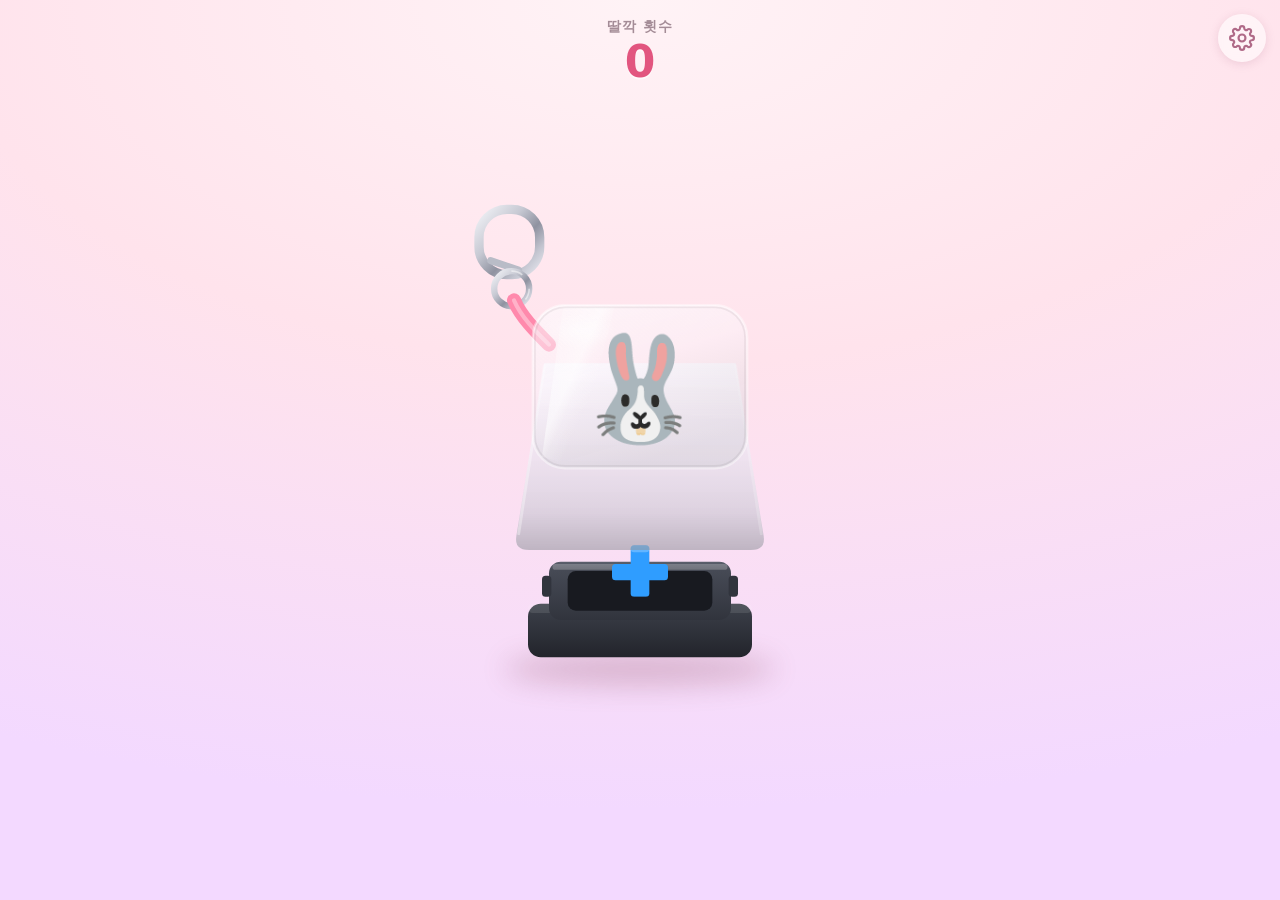
==== index.html @ 4dd3ffff "키캡 키링 웹앱: 2.5D 키캡 + 합성 스위치 사운드 + 커스터마이징 투명 키캡 키링 장난감을 재현한 모바일 웹 토이: - 인라인 SVG 2.5D 장면 (투명 키캡·광택·스위치·" ====
<!DOCTYPE html>
<html lang="ko">
<head>
<meta charset="utf-8">
<meta name="viewport" content="width=device-width, initial-scale=1, viewport-fit=cover, user-scalable=no">
<meta name="theme-color" content="#ffe3ec">
<title>키캡 키링 — 딸깍딸깍</title>
<link rel="icon" href="favicon.svg" type="image/svg+xml">
<link rel="manifest" href="manifest.webmanifest">
<link rel="stylesheet" href="css/base.css">
<link rel="stylesheet" href="css/keycap.css">
<link rel="stylesheet" href="css/ui.css">
</head>
<body>

<div class="counter-wrap">
  <div class="counter-label">딸깍 횟수</div>
  <div id="counter" class="counter" aria-live="polite">0</div>
</div>

<!-- 키캡을 누르는 히트 영역 전체 -->
<main id="stage" aria-label="키캡 키링 장난감">
  <svg id="toy" viewBox="0 0 360 460" aria-hidden="true">
    <defs>
      <!-- 금속 (카라비너 / 링) -->
      <linearGradient id="metal" x1="0" y1="0" x2="1" y2="1">
        <stop offset="0" stop-color="#f2f3f7"/>
        <stop offset="0.35" stop-color="#c7c9d3"/>
        <stop offset="0.6" stop-color="#8f92a0"/>
        <stop offset="0.8" stop-color="#c2c4cf"/>
        <stop offset="1" stop-color="#e8e9f0"/>
      </linearGradient>
      <!-- 스위치 하우징 -->
      <linearGradient id="housingGrad" x1="0" y1="0" x2="0" y2="1">
        <stop offset="0" stop-color="#5b606d"/>
        <stop offset="0.15" stop-color="#464a55"/>
        <stop offset="1" stop-color="#31343d"/>
      </linearGradient>
      <linearGradient id="baseGrad" x1="0" y1="0" x2="0" y2="1">
        <stop offset="0" stop-color="#3d414b"/>
        <stop offset="1" stop-color="#22242b"/>
      </linearGradient>
      <!-- 키캡 셰이딩 (색과 분리된 명암 오버레이) -->
      <linearGradient id="skirtShade" x1="0" y1="0" x2="0" y2="1">
        <stop offset="0" stop-color="#ffffff" stop-opacity="0.4"/>
        <stop offset="0.3" stop-color="#ffffff" stop-opacity="0.06"/>
        <stop offset="0.8" stop-color="#000000" stop-opacity="0.10"/>
        <stop offset="1" stop-color="#000000" stop-opacity="0.22"/>
      </linearGradient>
      <linearGradient id="faceShade" x1="0" y1="0" x2="0.4" y2="1">
        <stop offset="0" stop-color="#ffffff" stop-opacity="0.45"/>
        <stop offset="0.45" stop-color="#ffffff" stop-opacity="0.08"/>
        <stop offset="1" stop-color="#000000" stop-opacity="0.07"/>
      </linearGradient>
      <linearGradient id="glossStreak" x1="0" y1="0" x2="1" y2="1">
        <stop offset="0" stop-color="#ffffff" stop-opacity="0"/>
        <stop offset="0.42" stop-color="#ffffff" stop-opacity="0.55"/>
        <stop offset="0.5" stop-color="#ffffff" stop-opacity="0.18"/>
        <stop offset="0.62" stop-color="#ffffff" stop-opacity="0"/>
      </linearGradient>
      <radialGradient id="hotspot">
        <stop offset="0" stop-color="#ffffff" stop-opacity="0.75"/>
        <stop offset="1" stop-color="#ffffff" stop-opacity="0"/>
      </radialGradient>
      <radialGradient id="ledGrad">
        <stop offset="0" stop-color="var(--led-color)" stop-opacity="0.95"/>
        <stop offset="1" stop-color="var(--led-color)" stop-opacity="0"/>
      </radialGradient>
      <filter id="soft" x="-60%" y="-60%" width="220%" height="220%">
        <feGaussianBlur stdDeviation="7"/>
      </filter>
      <filter id="softer" x="-80%" y="-80%" width="260%" height="260%">
        <feGaussianBlur stdDeviation="12"/>
      </filter>

      <!-- 도안 패턴 -->
      <pattern id="pat-dots" width="30" height="30" patternUnits="userSpaceOnUse">
        <rect width="30" height="30" fill="#ffe0ec"/>
        <circle cx="15" cy="15" r="6.5" fill="#ff7eb0"/>
      </pattern>
      <pattern id="pat-stripes" width="26" height="26" patternUnits="userSpaceOnUse" patternTransform="rotate(45)">
        <rect width="26" height="26" fill="#dcefff"/>
        <rect width="13" height="26" fill="#79bfff"/>
      </pattern>
      <pattern id="pat-checker" width="36" height="36" patternUnits="userSpaceOnUse">
        <rect width="36" height="36" fill="#e8fff4"/>
        <rect width="18" height="18" fill="#8fe6bd"/>
        <rect x="18" y="18" width="18" height="18" fill="#8fe6bd"/>
      </pattern>
      <pattern id="pat-hearts" width="30" height="30" patternUnits="userSpaceOnUse">
        <rect width="30" height="30" fill="#fff3f0"/>
        <path d="M15,24 C6,17 3,11.5 6.5,8 C9.5,5.5 13.5,7 15,10 C16.5,7 20.5,5.5 23.5,8 C27,11.5 24,17 15,24 Z" fill="#ff8577"/>
      </pattern>
      <pattern id="pat-stars" width="34" height="34" patternUnits="userSpaceOnUse">
        <rect width="34" height="34" fill="#2b2f55"/>
        <path d="M17,7 L19.4,13.6 L26.4,13.8 L20.9,18.1 L22.9,24.8 L17,20.8 L11.1,24.8 L13.1,18.1 L7.6,13.8 L14.6,13.6 Z" fill="#ffd75e"/>
      </pattern>
      <pattern id="pat-rainbow" width="60" height="60" patternUnits="userSpaceOnUse" patternTransform="rotate(30)">
        <rect width="60" height="60" fill="#fff"/>
        <rect y="0" width="60" height="10" fill="#ff8a8a"/>
        <rect y="10" width="60" height="10" fill="#ffca7a"/>
        <rect y="20" width="60" height="10" fill="#fdf389"/>
        <rect y="30" width="60" height="10" fill="#93e6a8"/>
        <rect y="40" width="60" height="10" fill="#8ec5ff"/>
        <rect y="50" width="60" height="10" fill="#c5a3ff"/>
      </pattern>

      <!-- 도안이 키캡 윗면 밖으로 나가지 않게 자르기 -->
      <clipPath id="faceClip">
        <rect x="92" y="94" width="176" height="132" rx="26"/>
      </clipPath>
    </defs>

    <!-- 바닥 그림자 -->
    <ellipse id="toyShadow" cx="180" cy="402" rx="116" ry="14" fill="#8c4a5e" opacity="0.28" filter="url(#softer)"/>

    <!-- 키링 (카라비너 + 스플릿 링 + 스트랩) — 스트랩 끝은 키캡 모서리 뒤로 숨음 -->
    <g id="keyring">
      <!-- 카라비너 -->
      <rect x="42" y="8" width="52" height="56" rx="24" fill="none" stroke="url(#metal)" stroke-width="8"/>
      <line x1="52" y1="52" x2="76" y2="60" stroke="#b9bcc7" stroke-width="6" stroke-linecap="round"/>
      <!-- 스플릿 링 -->
      <circle cx="70" cy="76" r="15" fill="none" stroke="url(#metal)" stroke-width="5.5"/>
      <circle cx="70" cy="76" r="15" fill="none" stroke="#ffffff" stroke-width="1.4" opacity="0.5"
              stroke-dasharray="10 60"/>
      <!-- 스트랩 -->
      <path d="M102,124 C90,112 78,100 72,86" fill="none" stroke="#ff89ac" stroke-width="12" stroke-linecap="round"/>
      <path d="M102,124 C90,112 78,100 72,86" fill="none" stroke="#ffffff" stroke-width="3.5" stroke-linecap="round" opacity="0.35"/>
    </g>

    <!-- 스위치 베이스 + 하우징 -->
    <g id="switch">
      <rect x="84" y="346" width="192" height="46" rx="11" fill="url(#baseGrad)"/>
      <rect x="84" y="346" width="192" height="8" rx="4" fill="#ffffff" opacity="0.10"/>
      <rect x="102" y="310" width="156" height="50" rx="10" fill="url(#housingGrad)"/>
      <rect x="105" y="312" width="150" height="5" rx="2.5" fill="#ffffff" opacity="0.22"/>
      <!-- 하우징 개구부 (스템 구멍) -->
      <rect x="118" y="318" width="124" height="34" rx="7" fill="#181a20"/>
      <!-- 사이드 클립 -->
      <rect x="96" y="322" width="8" height="18" rx="3" fill="#31343d"/>
      <rect x="256" y="322" width="8" height="18" rx="3" fill="#31343d"/>
      <!-- LED 글로우 (하우징 안) -->
      <ellipse class="led-glow" cx="180" cy="334" rx="58" ry="22" fill="url(#ledGrad)" filter="url(#soft)"/>
    </g>

    <!-- 움직이는 그룹: 스템 + 키캡 -->
    <g id="capGroup">
      <!-- 스템 (+ 십자) -->
      <g id="stem">
        <rect x="172" y="296" width="16" height="44" rx="3" fill="var(--stem-color)"/>
        <rect x="156" y="312" width="48" height="14" rx="3" fill="var(--stem-color)"/>
        <rect x="172" y="296" width="16" height="6" rx="3" fill="#ffffff" opacity="0.25"/>
      </g>

      <!-- 키캡 안쪽 LED 글로우 (투명 캡을 통해 비침) -->
      <ellipse class="led-glow led-glow-cap" cx="180" cy="200" rx="82" ry="64" fill="url(#ledGrad)" filter="url(#softer)"/>

      <!-- 스커트 (옆면, 사다리꼴) -->
      <path id="skirt" d="M98,140 L262,140 L286,288 Q288,300 275,300 L85,300 Q72,300 74,288 Z"
            fill="var(--cap-tint)"/>
      <path d="M98,140 L262,140 L286,288 Q288,300 275,300 L85,300 Q72,300 74,288 Z"
            fill="url(#skirtShade)"/>
      <!-- 옆면 모서리 하이라이트 -->
      <path d="M98,142 L76,286" stroke="#ffffff" stroke-width="2.5" opacity="0.35" fill="none" stroke-linecap="round"/>
      <path d="M262,142 L284,286" stroke="#ffffff" stroke-width="2.5" opacity="0.2" fill="none" stroke-linecap="round"/>

      <!-- 윗면 -->
      <rect id="capFace" x="88" y="90" width="184" height="140" rx="28" fill="var(--cap-face)"/>
      <rect x="88" y="90" width="184" height="140" rx="28" fill="url(#faceShade)"/>

      <!-- 도안 레이어 (투명 캡 아래에 들어있는 그림) -->
      <g id="designLayer" clip-path="url(#faceClip)" filter="brightness(0.94)">
        <rect id="designPattern" x="92" y="94" width="176" height="132" fill="url(#pat-dots)" visibility="hidden"/>
        <text id="designText" x="180" y="162" text-anchor="middle" dominant-baseline="central"
              font-size="92" font-weight="700" font-family="system-ui, sans-serif">🐰</text>
      </g>

      <!-- 광택 (도안 위, 플라스틱 느낌) -->
      <g id="gloss">
        <path d="M114,92 L158,92 L124,228 L96,220 Z" fill="url(#glossStreak)"/>
        <ellipse cx="128" cy="112" rx="32" ry="15" fill="url(#hotspot)" opacity="0.65"/>
        <rect x="88" y="90" width="184" height="140" rx="28" fill="none"
              stroke="#ffffff" stroke-width="2" opacity="0.4"/>
        <rect x="90" y="92" width="180" height="136" rx="26" fill="none"
              stroke="#000000" stroke-width="1.5" opacity="0.06"/>
      </g>
    </g>
  </svg>
</main>

<!-- 설정 버튼 -->
<button id="settingsBtn" class="settings-btn" aria-label="설정 열기">
  <svg viewBox="0 0 24 24" width="26" height="26" fill="none" stroke="currentColor" stroke-width="2" stroke-linecap="round" stroke-linejoin="round">
    <circle cx="12" cy="12" r="3.2"/>
    <path d="M19.4 15a1.7 1.7 0 0 0 .34 1.87l.06.06a2 2 0 1 1-2.83 2.83l-.06-.06a1.7 1.7 0 0 0-1.87-.34 1.7 1.7 0 0 0-1 1.55V21a2 2 0 1 1-4 0v-.09a1.7 1.7 0 0 0-1-1.55 1.7 1.7 0 0 0-1.87.34l-.06.06a2 2 0 1 1-2.83-2.83l.06-.06a1.7 1.7 0 0 0 .34-1.87 1.7 1.7 0 0 0-1.55-1H3a2 2 0 1 1 0-4h.09a1.7 1.7 0 0 0 1.55-1 1.7 1.7 0 0 0-.34-1.87l-.06-.06a2 2 0 1 1 2.83-2.83l.06.06a1.7 1.7 0 0 0 1.87.34h.09a1.7 1.7 0 0 0 1-1.55V3a2 2 0 1 1 4 0v.09a1.7 1.7 0 0 0 1 1.55 1.7 1.7 0 0 0 1.87-.34l.06-.06a2 2 0 1 1 2.83 2.83l-.06.06a1.7 1.7 0 0 0-.34 1.87v.09a1.7 1.7 0 0 0 1.55 1H21a2 2 0 1 1 0 4h-.09a1.7 1.7 0 0 0-1.55 1z"/>
  </svg>
</button>

<!-- 설정 바텀 시트 -->
<div id="sheetBackdrop" class="sheet-backdrop" hidden></div>
<section id="sheet" class="sheet" hidden aria-label="설정">
  <div class="sheet-handle"></div>

  <h2>스위치</h2>
  <div id="switchPicker" class="switch-picker">
    <button class="switch-card" data-switch="blue">
      <span class="stem-dot" style="--dot:#2f9dff"></span>
      <b>청축</b><small>찰칵찰칵</small>
    </button>
    <button class="switch-card" data-switch="brown">
      <span class="stem-dot" style="--dot:#9d7362"></span>
      <b>갈축</b><small>톡톡</small>
    </button>
    <button class="switch-card" data-switch="red">
      <span class="stem-dot" style="--dot:#ff5f5f"></span>
      <b>적축</b><small>부드러움</small>
    </button>
  </div>

  <h2>키캡 색상</h2>
  <div id="colorPicker" class="swatch-row"></div>

  <h2>도안 고르기</h2>
  <div id="designPicker" class="design-grid"></div>

  <h2>직접 만들기</h2>
  <div class="custom-row">
    <input id="customText" type="text" maxlength="2" placeholder="이름 (2글자)" autocomplete="off">
    <div id="textColorPicker" class="swatch-row small"></div>
  </div>

  <h2>LED 불빛</h2>
  <div id="ledPicker" class="swatch-row"></div>

  <h2>효과</h2>
  <div class="toggle-row">
    <label class="toggle"><input id="soundToggle" type="checkbox" checked><span></span> 소리</label>
    <label class="toggle" id="hapticsRow"><input id="hapticsToggle" type="checkbox" checked><span></span> 진동</label>
  </div>
  <p class="hint">📱 아이폰은 무음 모드에서 소리가 나지 않아요. 무음 스위치를 꺼 주세요!</p>

  <h2>카운터</h2>
  <div class="counter-row">
    <span id="sheetCount">0</span>
    <button id="resetBtn" class="reset-btn">초기화</button>
  </div>
</section>

<script type="module" src="js/main.js"></script>
</body>
</html>
---- css/base.css ----
/* 리셋 + 뷰포트 잠금 */
*, *::before, *::after { box-sizing: border-box; margin: 0; padding: 0; }

:root {
  /* JS가 상태에 따라 갱신하는 테마 변수 */
  --cap-tint: rgba(236, 242, 255, 0.42);
  --cap-face: rgba(248, 250, 255, 0.34);
  --stem-color: #2f9dff;
  --led-color: #ffd166;
  --travel: 15px;
}

html, body {
  height: 100%;
  overscroll-behavior: none;
}

body {
  position: fixed;           /* 스크롤/당겨서 새로고침 완전 차단 */
  inset: 0;
  overflow: hidden;
  touch-action: none;
  user-select: none;
  -webkit-user-select: none;
  -webkit-touch-callout: none;
  -webkit-tap-highlight-color: transparent;
  font-family: "Pretendard", "Apple SD Gothic Neo", "Noto Sans KR", system-ui, sans-serif;
  background:
    radial-gradient(120% 90% at 50% 0%, #fff3f6 0%, #ffe3ec 45%, #f3d9ff 100%);
  color: #5a3a4a;
}

button {
  font: inherit;
  color: inherit;
  background: none;
  border: none;
  cursor: pointer;
  -webkit-tap-highlight-color: transparent;
}

input { font: inherit; }
---- css/keycap.css ----
/* 장난감 무대 */
#stage {
  position: fixed;
  inset: 0;
  display: flex;
  align-items: center;
  justify-content: center;
  touch-action: none;
}

#toy {
  width: min(82vmin, 420px);
  height: auto;
  overflow: visible;
  margin-top: 4vh;
}

/* ── 누름 애니메이션: 손가락을 따라간다 (고정 길이 애니메이션 아님) ── */
#capGroup {
  transform: translateY(0);
  transition: transform 90ms cubic-bezier(0.2, 1.4, 0.4, 1); /* 복귀: 살짝 오버슈트 */
  will-change: transform;
}
#stage.is-pressed #capGroup {
  transform: translateY(var(--travel));
  transition: transform 45ms cubic-bezier(0.3, 0.7, 0.4, 1);  /* 바닥까지 빠르게 */
}

/* 그림자: 눌리면 살짝 진해지고 좁아짐 */
#toyShadow {
  transform-box: fill-box;
  transform-origin: center;
  transition: transform 90ms ease, opacity 90ms ease;
}
#stage.is-pressed #toyShadow {
  transform: scale(0.94, 0.9);
  opacity: 0.38;
}

/* ── LED 글로우: 누르는 동안 켜지고 잔광을 남기며 꺼짐 ── */
.led-glow {
  opacity: 0;
  transition: opacity 350ms ease-out;
}
#stage.is-pressed .led-glow { opacity: 0.95; transition: opacity 40ms ease-in; }
#stage.is-pressed .led-glow-cap { opacity: 0.7; }
#stage.led-off .led-glow { opacity: 0 !important; }

/* ── 키링: 천천히 흔들리는 idle + 누를 때 반동 ── */
#keyring {
  transform-box: fill-box;
  transform-origin: 30% 0%;
  animation: sway 4.2s ease-in-out infinite;
}
@keyframes sway {
  0%, 100% { transform: rotate(-2deg); }
  50%      { transform: rotate(2.2deg); }
}
#keyring.kick { animation: kick 380ms cubic-bezier(0.3, 1.6, 0.5, 1); }
@keyframes kick {
  0%   { transform: rotate(0deg); }
  30%  { transform: rotate(4.5deg); }
  65%  { transform: rotate(-2.5deg); }
  100% { transform: rotate(0deg); }
}

/* 광택은 캡과 함께 이동하되, 눌릴 때 빛이 미세하게 흐르는 느낌 */
#gloss { transition: opacity 100ms ease; }
#stage.is-pressed #gloss { opacity: 0.85; }
---- css/ui.css ----
/* ── 카운터 ── */
.counter-wrap {
  position: fixed;
  top: max(18px, env(safe-area-inset-top));
  left: 0; right: 0;
  text-align: center;
  pointer-events: none;
  z-index: 5;
}
.counter-label {
  font-size: 14px;
  font-weight: 600;
  opacity: 0.55;
  letter-spacing: 0.06em;
}
.counter {
  font-size: 44px;
  font-weight: 800;
  font-variant-numeric: tabular-nums;
  color: #e2557f;
  text-shadow: 0 2px 0 rgba(255, 255, 255, 0.6);
}
.counter.pop { animation: pop 130ms ease-out; }
@keyframes pop {
  0% { transform: scale(1); }
  40% { transform: scale(1.16); }
  100% { transform: scale(1); }
}

/* ── 설정 버튼 ── */
.settings-btn {
  position: fixed;
  top: max(14px, env(safe-area-inset-top));
  right: 14px;
  width: 48px; height: 48px;
  border-radius: 50%;
  display: grid;
  place-items: center;
  background: rgba(255, 255, 255, 0.55);
  backdrop-filter: blur(6px);
  -webkit-backdrop-filter: blur(6px);
  box-shadow: 0 2px 10px rgba(160, 90, 120, 0.18);
  color: #b06a88;
  z-index: 20;
  transition: transform 120ms ease;
}
.settings-btn:active { transform: rotate(30deg) scale(0.92); }

/* ── 바텀 시트 ── */
.sheet-backdrop {
  position: fixed;
  inset: 0;
  background: rgba(60, 30, 45, 0.35);
  z-index: 30;
  opacity: 0;
  transition: opacity 220ms ease;
}
.sheet-backdrop.open { opacity: 1; }

.sheet {
  position: fixed;
  left: 0; right: 0; bottom: 0;
  max-height: 78vh;
  overflow-y: auto;
  touch-action: pan-y;
  background: #fffafc;
  border-radius: 22px 22px 0 0;
  box-shadow: 0 -8px 30px rgba(120, 60, 90, 0.25);
  padding: 10px 20px calc(24px + env(safe-area-inset-bottom));
  z-index: 31;
  transform: translateY(100%);
  transition: transform 250ms cubic-bezier(0.2, 0.9, 0.3, 1);
  user-select: none;
  -webkit-user-select: none;
}
.sheet.open { transform: translateY(0); }

.sheet-handle {
  width: 44px; height: 5px;
  border-radius: 3px;
  background: #e5c9d6;
  margin: 6px auto 4px;
}
.sheet h2 {
  font-size: 14px;
  font-weight: 700;
  color: #b06a88;
  margin: 18px 0 8px;
}
.hint {
  font-size: 12px;
  color: #b99;
  margin-top: 8px;
}

/* 스위치 카드 */
.switch-picker { display: flex; gap: 8px; }
.switch-card {
  flex: 1;
  display: flex;
  flex-direction: column;
  align-items: center;
  gap: 2px;
  padding: 10px 4px;
  border-radius: 14px;
  background: #fff;
  border: 2px solid #f0dbe5;
  transition: border-color 120ms, background 120ms;
}
.switch-card.selected { border-color: #e2557f; background: #fff0f5; }
.switch-card b { font-size: 15px; }
.switch-card small { font-size: 11px; opacity: 0.6; }
.stem-dot {
  width: 18px; height: 18px;
  border-radius: 5px;
  background: var(--dot);
  position: relative;
  margin-bottom: 4px;
}
.stem-dot::before, .stem-dot::after {
  content: "";
  position: absolute;
  background: rgba(255, 255, 255, 0.85);
  left: 50%; top: 50%;
}
.stem-dot::before { width: 3px; height: 12px; transform: translate(-50%, -50%); }
.stem-dot::after  { width: 12px; height: 3px; transform: translate(-50%, -50%); }

/* 색상 스와치 */
.swatch-row { display: flex; flex-wrap: wrap; gap: 10px; }
.swatch-row.small { gap: 7px; }
.swatch {
  width: 40px; height: 40px;
  border-radius: 50%;
  border: 3px solid transparent;
  background: var(--sw);
  box-shadow: inset 0 -3px 6px rgba(0,0,0,0.12), inset 0 3px 6px rgba(255,255,255,0.5);
  transition: transform 100ms, border-color 100ms;
}
.swatch-row.small .swatch { width: 30px; height: 30px; }
.swatch.selected { border-color: #e2557f; transform: scale(1.12); }
.swatch.led-off-swatch { background: #eee; display: grid; place-items: center; font-size: 16px; }

/* 도안 그리드 */
.design-grid {
  display: grid;
  grid-template-columns: repeat(6, 1fr);
  gap: 8px;
}
.design-cell {
  aspect-ratio: 1;
  border-radius: 12px;
  background: #fff;
  border: 2px solid #f0dbe5;
  font-size: 26px;
  display: grid;
  place-items: center;
  overflow: hidden;
  transition: border-color 120ms, transform 100ms;
}
.design-cell.selected { border-color: #e2557f; transform: scale(1.08); }
.design-cell svg { width: 100%; height: 100%; display: block; }

/* 직접 만들기 */
.custom-row { display: flex; align-items: center; gap: 12px; }
#customText {
  width: 110px;
  padding: 10px 12px;
  border-radius: 12px;
  border: 2px solid #f0dbe5;
  background: #fff;
  font-size: 18px;
  font-weight: 700;
  text-align: center;
  outline: none;
  user-select: text;
  -webkit-user-select: text;
}
#customText:focus { border-color: #e2557f; }

/* 토글 */
.toggle-row { display: flex; gap: 20px; }
.toggle {
  display: flex;
  align-items: center;
  gap: 8px;
  font-weight: 600;
  font-size: 15px;
}
.toggle input { display: none; }
.toggle span {
  width: 46px; height: 27px;
  border-radius: 14px;
  background: #e8d5de;
  position: relative;
  transition: background 150ms;
}
.toggle span::after {
  content: "";
  position: absolute;
  top: 3px; left: 3px;
  width: 21px; height: 21px;
  border-radius: 50%;
  background: #fff;
  box-shadow: 0 1px 4px rgba(0,0,0,0.2);
  transition: left 150ms;
}
.toggle input:checked + span { background: #e2557f; }
.toggle input:checked + span::after { left: 22px; }

/* 카운터 행 */
.counter-row {
  display: flex;
  align-items: center;
  justify-content: space-between;
}
#sheetCount { font-size: 26px; font-weight: 800; color: #e2557f; }
.reset-btn {
  padding: 9px 16px;
  border-radius: 12px;
  background: #ffe6ef;
  color: #d24a74;
  font-weight: 700;
  font-size: 14px;
  transition: background 120ms;
}
.reset-btn.confirm { background: #d24a74; color: #fff; }
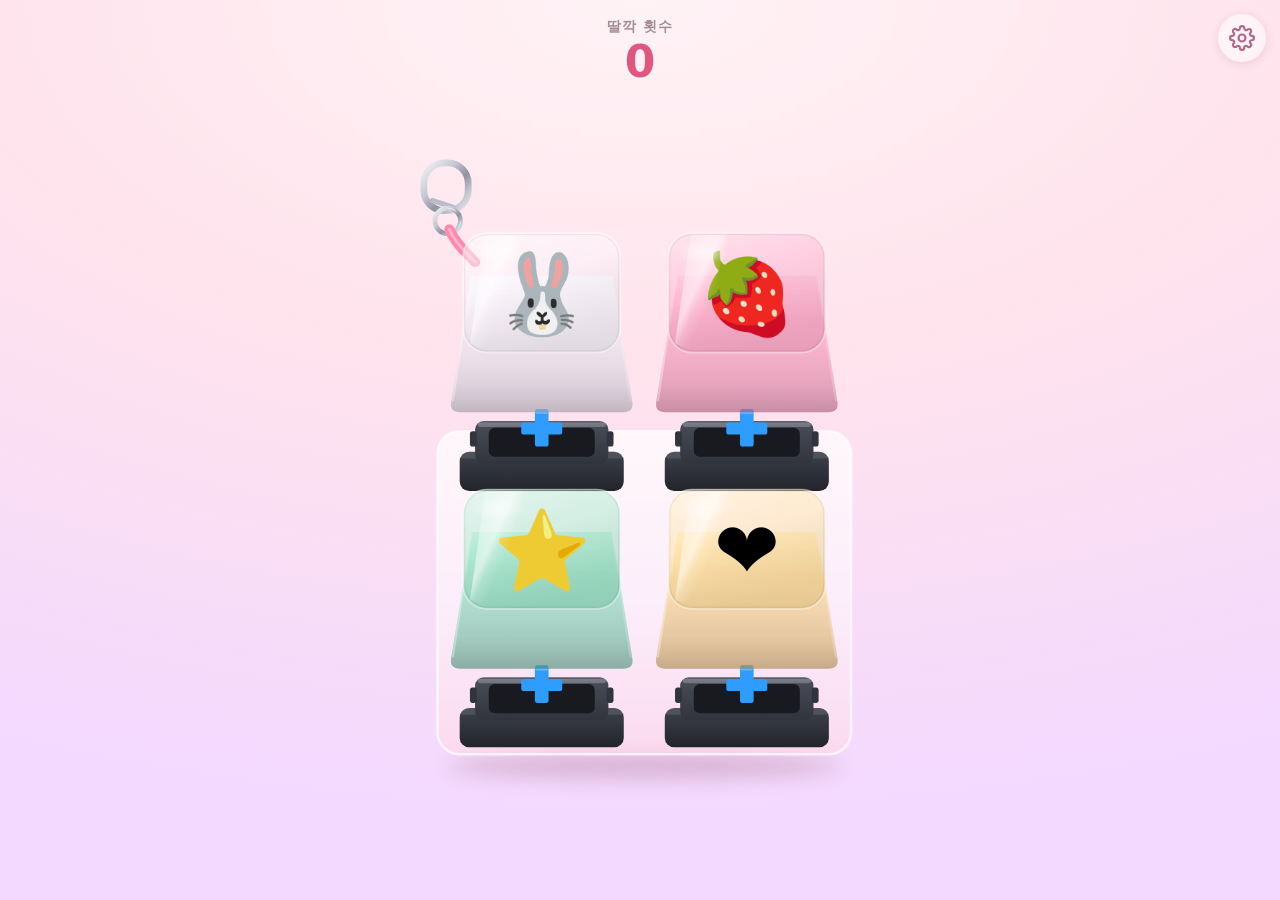
==== commit 39bc35b9: "4구 키캡으로 확장: 일렬(1×4)/사각형(2×2) 배치 + 키별 꾸미기 - 키 유닛을 SVG defs 템플릿으로 만들어 4개 복제, 공용 아크릴 판 위에 배치 - 설정에서 배치 " ====
--- a/index.html
+++ b/index.html
@@ -20,25 +20,26 @@
 
 <!-- 키캡을 누르는 히트 영역 전체 -->
 <main id="stage" aria-label="키캡 키링 장난감">
-  <svg id="toy" viewBox="0 0 360 460" aria-hidden="true">
+  <svg id="toy" viewBox="20 0 550 730" aria-hidden="true">
     <defs>
       <!-- 금속 (카라비너 / 링) -->
       <linearGradient id="metal" x1="0" y1="0" x2="1" y2="1">
-        <stop offset="0" stop-color="#f2f3f7"/>
-        <stop offset="0.35" stop-color="#c7c9d3"/>
-        <stop offset="0.6" stop-color="#8f92a0"/>
-        <stop offset="0.8" stop-color="#c2c4cf"/>
+        <stop offset="0" stop-color="#f2f3f7"/><stop offset="0.35" stop-color="#c7c9d3"/>
+        <stop offset="0.6" stop-color="#8f92a0"/><stop offset="0.8" stop-color="#c2c4cf"/>
         <stop offset="1" stop-color="#e8e9f0"/>
       </linearGradient>
-      <!-- 스위치 하우징 -->
       <linearGradient id="housingGrad" x1="0" y1="0" x2="0" y2="1">
-        <stop offset="0" stop-color="#5b606d"/>
-        <stop offset="0.15" stop-color="#464a55"/>
+        <stop offset="0" stop-color="#5b606d"/><stop offset="0.15" stop-color="#464a55"/>
         <stop offset="1" stop-color="#31343d"/>
       </linearGradient>
       <linearGradient id="baseGrad" x1="0" y1="0" x2="0" y2="1">
-        <stop offset="0" stop-color="#3d414b"/>
-        <stop offset="1" stop-color="#22242b"/>
+        <stop offset="0" stop-color="#3d414b"/><stop offset="1" stop-color="#22242b"/>
+      </linearGradient>
+      <!-- 아크릴 판 -->
+      <linearGradient id="plateGrad" x1="0" y1="0" x2="0" y2="1">
+        <stop offset="0" stop-color="#ffffff" stop-opacity="0.72"/>
+        <stop offset="0.5" stop-color="#ffffff" stop-opacity="0.5"/>
+        <stop offset="1" stop-color="#ffd9e6" stop-opacity="0.6"/>
       </linearGradient>
       <!-- 키캡 셰이딩 (색과 분리된 명암 오버레이) -->
       <linearGradient id="skirtShade" x1="0" y1="0" x2="0" y2="1">
@@ -66,25 +67,18 @@
         <stop offset="0" stop-color="var(--led-color)" stop-opacity="0.95"/>
         <stop offset="1" stop-color="var(--led-color)" stop-opacity="0"/>
       </radialGradient>
-      <filter id="soft" x="-60%" y="-60%" width="220%" height="220%">
-        <feGaussianBlur stdDeviation="7"/>
-      </filter>
-      <filter id="softer" x="-80%" y="-80%" width="260%" height="260%">
-        <feGaussianBlur stdDeviation="12"/>
-      </filter>
+      <filter id="soft" x="-60%" y="-60%" width="220%" height="220%"><feGaussianBlur stdDeviation="7"/></filter>
+      <filter id="softer" x="-80%" y="-80%" width="260%" height="260%"><feGaussianBlur stdDeviation="12"/></filter>
 
       <!-- 도안 패턴 -->
       <pattern id="pat-dots" width="30" height="30" patternUnits="userSpaceOnUse">
-        <rect width="30" height="30" fill="#ffe0ec"/>
-        <circle cx="15" cy="15" r="6.5" fill="#ff7eb0"/>
+        <rect width="30" height="30" fill="#ffe0ec"/><circle cx="15" cy="15" r="6.5" fill="#ff7eb0"/>
       </pattern>
       <pattern id="pat-stripes" width="26" height="26" patternUnits="userSpaceOnUse" patternTransform="rotate(45)">
-        <rect width="26" height="26" fill="#dcefff"/>
-        <rect width="13" height="26" fill="#79bfff"/>
+        <rect width="26" height="26" fill="#dcefff"/><rect width="13" height="26" fill="#79bfff"/>
       </pattern>
       <pattern id="pat-checker" width="36" height="36" patternUnits="userSpaceOnUse">
-        <rect width="36" height="36" fill="#e8fff4"/>
-        <rect width="18" height="18" fill="#8fe6bd"/>
+        <rect width="36" height="36" fill="#e8fff4"/><rect width="18" height="18" fill="#8fe6bd"/>
         <rect x="18" y="18" width="18" height="18" fill="#8fe6bd"/>
       </pattern>
       <pattern id="pat-hearts" width="30" height="30" patternUnits="userSpaceOnUse">
@@ -97,94 +91,82 @@
       </pattern>
       <pattern id="pat-rainbow" width="60" height="60" patternUnits="userSpaceOnUse" patternTransform="rotate(30)">
         <rect width="60" height="60" fill="#fff"/>
-        <rect y="0" width="60" height="10" fill="#ff8a8a"/>
-        <rect y="10" width="60" height="10" fill="#ffca7a"/>
-        <rect y="20" width="60" height="10" fill="#fdf389"/>
-        <rect y="30" width="60" height="10" fill="#93e6a8"/>
-        <rect y="40" width="60" height="10" fill="#8ec5ff"/>
-        <rect y="50" width="60" height="10" fill="#c5a3ff"/>
+        <rect y="0" width="60" height="10" fill="#ff8a8a"/><rect y="10" width="60" height="10" fill="#ffca7a"/>
+        <rect y="20" width="60" height="10" fill="#fdf389"/><rect y="30" width="60" height="10" fill="#93e6a8"/>
+        <rect y="40" width="60" height="10" fill="#8ec5ff"/><rect y="50" width="60" height="10" fill="#c5a3ff"/>
       </pattern>
 
       <!-- 도안이 키캡 윗면 밖으로 나가지 않게 자르기 -->
-      <clipPath id="faceClip">
-        <rect x="92" y="94" width="176" height="132" rx="26"/>
-      </clipPath>
+      <clipPath id="faceClip"><rect x="92" y="94" width="176" height="132" rx="26"/></clipPath>
+
+      <!-- ── 키 1개 단위 (JS가 4번 복제해서 배치) ── -->
+      <g id="keyUnit">
+        <g class="switch">
+          <rect x="84" y="346" width="192" height="46" rx="11" fill="url(#baseGrad)"/>
+          <rect x="84" y="346" width="192" height="8" rx="4" fill="#ffffff" opacity="0.10"/>
+          <rect x="102" y="310" width="156" height="50" rx="10" fill="url(#housingGrad)"/>
+          <rect x="105" y="312" width="150" height="5" rx="2.5" fill="#ffffff" opacity="0.22"/>
+          <rect x="118" y="318" width="124" height="34" rx="7" fill="#181a20"/>
+          <rect x="96" y="322" width="8" height="18" rx="3" fill="#31343d"/>
+          <rect x="256" y="322" width="8" height="18" rx="3" fill="#31343d"/>
+          <ellipse class="led-glow" cx="180" cy="334" rx="58" ry="22" fill="url(#ledGrad)" filter="url(#soft)"/>
+        </g>
+
+        <g class="cap-group">
+          <g class="stem">
+            <rect x="172" y="296" width="16" height="44" rx="3" fill="var(--stem-color)"/>
+            <rect x="156" y="312" width="48" height="14" rx="3" fill="var(--stem-color)"/>
+            <rect x="172" y="296" width="16" height="6" rx="3" fill="#ffffff" opacity="0.25"/>
+          </g>
+
+          <ellipse class="led-glow led-glow-cap" cx="180" cy="200" rx="82" ry="64" fill="url(#ledGrad)" filter="url(#softer)"/>
+
+          <path class="skirt" d="M98,140 L262,140 L286,288 Q288,300 275,300 L85,300 Q72,300 74,288 Z" fill="var(--cap-tint)"/>
+          <path d="M98,140 L262,140 L286,288 Q288,300 275,300 L85,300 Q72,300 74,288 Z" fill="url(#skirtShade)"/>
+          <path d="M98,142 L76,286" stroke="#ffffff" stroke-width="2.5" opacity="0.35" fill="none" stroke-linecap="round"/>
+          <path d="M262,142 L284,286" stroke="#ffffff" stroke-width="2.5" opacity="0.2" fill="none" stroke-linecap="round"/>
+
+          <rect class="cap-face" x="88" y="90" width="184" height="140" rx="28" fill="var(--cap-face)"/>
+          <rect x="88" y="90" width="184" height="140" rx="28" fill="url(#faceShade)"/>
+
+          <g class="design-layer" clip-path="url(#faceClip)" filter="brightness(0.94)">
+            <rect class="design-pattern" x="92" y="94" width="176" height="132" fill="url(#pat-dots)" visibility="hidden"/>
+            <text class="design-text" x="180" y="162" text-anchor="middle" dominant-baseline="central"
+                  font-size="92" font-weight="700" font-family="system-ui, sans-serif">🐰</text>
+          </g>
+
+          <g class="gloss">
+            <path d="M114,92 L158,92 L124,228 L96,220 Z" fill="url(#glossStreak)"/>
+            <ellipse cx="128" cy="112" rx="32" ry="15" fill="url(#hotspot)" opacity="0.65"/>
+            <rect x="88" y="90" width="184" height="140" rx="28" fill="none" stroke="#ffffff" stroke-width="2" opacity="0.4"/>
+            <rect x="90" y="92" width="180" height="136" rx="26" fill="none" stroke="#000000" stroke-width="1.5" opacity="0.06"/>
+          </g>
+        </g>
+
+        <!-- 넉넉한 히트 영역 (아이 손가락용) -->
+        <rect class="hit" x="60" y="70" width="240" height="340" fill="transparent"/>
+      </g>
     </defs>
 
-    <!-- 바닥 그림자 -->
-    <ellipse id="toyShadow" cx="180" cy="402" rx="116" ry="14" fill="#8c4a5e" opacity="0.28" filter="url(#softer)"/>
-
-    <!-- 키링 (카라비너 + 스플릿 링 + 스트랩) — 스트랩 끝은 키캡 모서리 뒤로 숨음 -->
+    <!-- 바닥 그림자 (배치에 따라 JS가 위치 조정) -->
+    <ellipse id="toyShadow" cx="300" cy="714" rx="230" ry="14" fill="#8c4a5e" opacity="0.28" filter="url(#softer)"/>
+
+    <!-- 아크릴 판 (4개 스위치가 올라가는 공용 베이스) -->
+    <rect id="plate" x="58" y="322" width="484" height="378" rx="26"
+          fill="url(#plateGrad)" stroke="#ffffff" stroke-width="3" stroke-opacity="0.7"/>
+
+    <!-- 키링 (카라비너 + 스플릿 링 + 스트랩) — 스트랩 끝은 첫 번째 키캡 모서리 뒤로 숨음 -->
     <g id="keyring">
-      <!-- 카라비너 -->
       <rect x="42" y="8" width="52" height="56" rx="24" fill="none" stroke="url(#metal)" stroke-width="8"/>
       <line x1="52" y1="52" x2="76" y2="60" stroke="#b9bcc7" stroke-width="6" stroke-linecap="round"/>
-      <!-- 스플릿 링 -->
       <circle cx="70" cy="76" r="15" fill="none" stroke="url(#metal)" stroke-width="5.5"/>
-      <circle cx="70" cy="76" r="15" fill="none" stroke="#ffffff" stroke-width="1.4" opacity="0.5"
-              stroke-dasharray="10 60"/>
-      <!-- 스트랩 -->
+      <circle cx="70" cy="76" r="15" fill="none" stroke="#ffffff" stroke-width="1.4" opacity="0.5" stroke-dasharray="10 60"/>
       <path d="M102,124 C90,112 78,100 72,86" fill="none" stroke="#ff89ac" stroke-width="12" stroke-linecap="round"/>
       <path d="M102,124 C90,112 78,100 72,86" fill="none" stroke="#ffffff" stroke-width="3.5" stroke-linecap="round" opacity="0.35"/>
     </g>
 
-    <!-- 스위치 베이스 + 하우징 -->
-    <g id="switch">
-      <rect x="84" y="346" width="192" height="46" rx="11" fill="url(#baseGrad)"/>
-      <rect x="84" y="346" width="192" height="8" rx="4" fill="#ffffff" opacity="0.10"/>
-      <rect x="102" y="310" width="156" height="50" rx="10" fill="url(#housingGrad)"/>
-      <rect x="105" y="312" width="150" height="5" rx="2.5" fill="#ffffff" opacity="0.22"/>
-      <!-- 하우징 개구부 (스템 구멍) -->
-      <rect x="118" y="318" width="124" height="34" rx="7" fill="#181a20"/>
-      <!-- 사이드 클립 -->
-      <rect x="96" y="322" width="8" height="18" rx="3" fill="#31343d"/>
-      <rect x="256" y="322" width="8" height="18" rx="3" fill="#31343d"/>
-      <!-- LED 글로우 (하우징 안) -->
-      <ellipse class="led-glow" cx="180" cy="334" rx="58" ry="22" fill="url(#ledGrad)" filter="url(#soft)"/>
-    </g>
-
-    <!-- 움직이는 그룹: 스템 + 키캡 -->
-    <g id="capGroup">
-      <!-- 스템 (+ 십자) -->
-      <g id="stem">
-        <rect x="172" y="296" width="16" height="44" rx="3" fill="var(--stem-color)"/>
-        <rect x="156" y="312" width="48" height="14" rx="3" fill="var(--stem-color)"/>
-        <rect x="172" y="296" width="16" height="6" rx="3" fill="#ffffff" opacity="0.25"/>
-      </g>
-
-      <!-- 키캡 안쪽 LED 글로우 (투명 캡을 통해 비침) -->
-      <ellipse class="led-glow led-glow-cap" cx="180" cy="200" rx="82" ry="64" fill="url(#ledGrad)" filter="url(#softer)"/>
-
-      <!-- 스커트 (옆면, 사다리꼴) -->
-      <path id="skirt" d="M98,140 L262,140 L286,288 Q288,300 275,300 L85,300 Q72,300 74,288 Z"
-            fill="var(--cap-tint)"/>
-      <path d="M98,140 L262,140 L286,288 Q288,300 275,300 L85,300 Q72,300 74,288 Z"
-            fill="url(#skirtShade)"/>
-      <!-- 옆면 모서리 하이라이트 -->
-      <path d="M98,142 L76,286" stroke="#ffffff" stroke-width="2.5" opacity="0.35" fill="none" stroke-linecap="round"/>
-      <path d="M262,142 L284,286" stroke="#ffffff" stroke-width="2.5" opacity="0.2" fill="none" stroke-linecap="round"/>
-
-      <!-- 윗면 -->
-      <rect id="capFace" x="88" y="90" width="184" height="140" rx="28" fill="var(--cap-face)"/>
-      <rect x="88" y="90" width="184" height="140" rx="28" fill="url(#faceShade)"/>
-
-      <!-- 도안 레이어 (투명 캡 아래에 들어있는 그림) -->
-      <g id="designLayer" clip-path="url(#faceClip)" filter="brightness(0.94)">
-        <rect id="designPattern" x="92" y="94" width="176" height="132" fill="url(#pat-dots)" visibility="hidden"/>
-        <text id="designText" x="180" y="162" text-anchor="middle" dominant-baseline="central"
-              font-size="92" font-weight="700" font-family="system-ui, sans-serif">🐰</text>
-      </g>
-
-      <!-- 광택 (도안 위, 플라스틱 느낌) -->
-      <g id="gloss">
-        <path d="M114,92 L158,92 L124,228 L96,220 Z" fill="url(#glossStreak)"/>
-        <ellipse cx="128" cy="112" rx="32" ry="15" fill="url(#hotspot)" opacity="0.65"/>
-        <rect x="88" y="90" width="184" height="140" rx="28" fill="none"
-              stroke="#ffffff" stroke-width="2" opacity="0.4"/>
-        <rect x="90" y="92" width="180" height="136" rx="26" fill="none"
-              stroke="#000000" stroke-width="1.5" opacity="0.06"/>
-      </g>
-    </g>
+    <!-- 키 4개 (JS가 keyUnit을 복제해 채움) -->
+    <g id="keys"></g>
   </svg>
 </main>
 
@@ -201,21 +183,21 @@
 <section id="sheet" class="sheet" hidden aria-label="설정">
   <div class="sheet-handle"></div>
 
+  <h2>배치</h2>
+  <div id="layoutPicker" class="layout-picker">
+    <button class="layout-card" data-layout="row"><span class="layout-icon">▭▭▭▭</span><b>일렬</b><small>1×4</small></button>
+    <button class="layout-card" data-layout="grid"><span class="layout-icon">▣</span><b>사각형</b><small>2×2</small></button>
+  </div>
+
   <h2>스위치</h2>
   <div id="switchPicker" class="switch-picker">
-    <button class="switch-card" data-switch="blue">
-      <span class="stem-dot" style="--dot:#2f9dff"></span>
-      <b>청축</b><small>찰칵찰칵</small>
-    </button>
-    <button class="switch-card" data-switch="brown">
-      <span class="stem-dot" style="--dot:#9d7362"></span>
-      <b>갈축</b><small>톡톡</small>
-    </button>
-    <button class="switch-card" data-switch="red">
-      <span class="stem-dot" style="--dot:#ff5f5f"></span>
-      <b>적축</b><small>부드러움</small>
-    </button>
-  </div>
+    <button class="switch-card" data-switch="blue"><span class="stem-dot" style="--dot:#2f9dff"></span><b>청축</b><small>찰칵찰칵</small></button>
+    <button class="switch-card" data-switch="brown"><span class="stem-dot" style="--dot:#9d7362"></span><b>갈축</b><small>톡톡</small></button>
+    <button class="switch-card" data-switch="red"><span class="stem-dot" style="--dot:#ff5f5f"></span><b>적축</b><small>부드러움</small></button>
+  </div>
+
+  <h2>꾸밀 키 고르기</h2>
+  <div id="keyTabs" class="key-tabs"></div>
 
   <h2>키캡 색상</h2>
   <div id="colorPicker" class="swatch-row"></div>
--- a/css/keycap.css
+++ b/css/keycap.css
@@ -9,32 +9,22 @@
 }
 
 #toy {
-  width: min(82vmin, 420px);
   height: auto;
   overflow: visible;
   margin-top: 4vh;
 }
+#stage.layout-grid #toy { width: min(88vmin, 470px); }
+#stage.layout-row #toy { width: min(96vw, 920px); margin-top: 0; }
 
 /* ── 누름 애니메이션: 손가락을 따라간다 (고정 길이 애니메이션 아님) ── */
-#capGroup {
+.cap-group {
   transform: translateY(0);
   transition: transform 90ms cubic-bezier(0.2, 1.4, 0.4, 1); /* 복귀: 살짝 오버슈트 */
   will-change: transform;
 }
-#stage.is-pressed #capGroup {
+.key.is-pressed .cap-group {
   transform: translateY(var(--travel));
   transition: transform 45ms cubic-bezier(0.3, 0.7, 0.4, 1);  /* 바닥까지 빠르게 */
-}
-
-/* 그림자: 눌리면 살짝 진해지고 좁아짐 */
-#toyShadow {
-  transform-box: fill-box;
-  transform-origin: center;
-  transition: transform 90ms ease, opacity 90ms ease;
-}
-#stage.is-pressed #toyShadow {
-  transform: scale(0.94, 0.9);
-  opacity: 0.38;
 }
 
 /* ── LED 글로우: 누르는 동안 켜지고 잔광을 남기며 꺼짐 ── */
@@ -42,8 +32,8 @@
   opacity: 0;
   transition: opacity 350ms ease-out;
 }
-#stage.is-pressed .led-glow { opacity: 0.95; transition: opacity 40ms ease-in; }
-#stage.is-pressed .led-glow-cap { opacity: 0.7; }
+.key.is-pressed .led-glow { opacity: 0.95; transition: opacity 40ms ease-in; }
+.key.is-pressed .led-glow-cap { opacity: 0.7; }
 #stage.led-off .led-glow { opacity: 0 !important; }
 
 /* ── 키링: 천천히 흔들리는 idle + 누를 때 반동 ── */
@@ -63,7 +53,10 @@
   65%  { transform: rotate(-2.5deg); }
   100% { transform: rotate(0deg); }
 }
+@media (prefers-reduced-motion: reduce) {
+  #keyring { animation: none; }
+}
 
-/* 광택은 캡과 함께 이동하되, 눌릴 때 빛이 미세하게 흐르는 느낌 */
-#gloss { transition: opacity 100ms ease; }
-#stage.is-pressed #gloss { opacity: 0.85; }
+/* 광택: 눌릴 때 빛이 미세하게 흐르는 느낌 */
+.gloss { transition: opacity 100ms ease; }
+.key.is-pressed .gloss { opacity: 0.85; }
--- a/css/ui.css
+++ b/css/ui.css
@@ -93,6 +93,44 @@
   margin-top: 8px;
 }
 
+/* 배치 카드 */
+.layout-picker { display: flex; gap: 8px; }
+.layout-card {
+  flex: 1;
+  display: flex;
+  flex-direction: column;
+  align-items: center;
+  gap: 2px;
+  padding: 10px 4px;
+  border-radius: 14px;
+  background: #fff;
+  border: 2px solid #f0dbe5;
+  transition: border-color 120ms, background 120ms;
+}
+.layout-card.selected { border-color: #e2557f; background: #fff0f5; }
+.layout-card b { font-size: 15px; }
+.layout-card small { font-size: 11px; opacity: 0.6; }
+.layout-icon { font-size: 15px; letter-spacing: -1px; color: #b06a88; }
+
+/* 꾸밀 키 선택 탭 */
+.key-tabs { display: flex; gap: 8px; }
+.key-tab {
+  flex: 1;
+  display: flex;
+  flex-direction: column;
+  align-items: center;
+  gap: 2px;
+  padding: 8px 2px;
+  border-radius: 14px;
+  background: #fff;
+  border: 2px solid #f0dbe5;
+  border-top: 5px solid var(--tab-color, #eef2fb);
+  transition: border-color 120ms, background 120ms, transform 100ms;
+}
+.key-tab.selected { border-color: #e2557f; border-top-color: var(--tab-color, #eef2fb); background: #fff0f5; transform: scale(1.05); }
+.key-tab small { font-size: 10px; font-weight: 700; color: #b06a88; }
+.key-tab span { font-size: 20px; font-weight: 700; line-height: 1.2; max-width: 100%; overflow: hidden; text-overflow: ellipsis; white-space: nowrap; }
+
 /* 스위치 카드 */
 .switch-picker { display: flex; gap: 8px; }
 .switch-card {
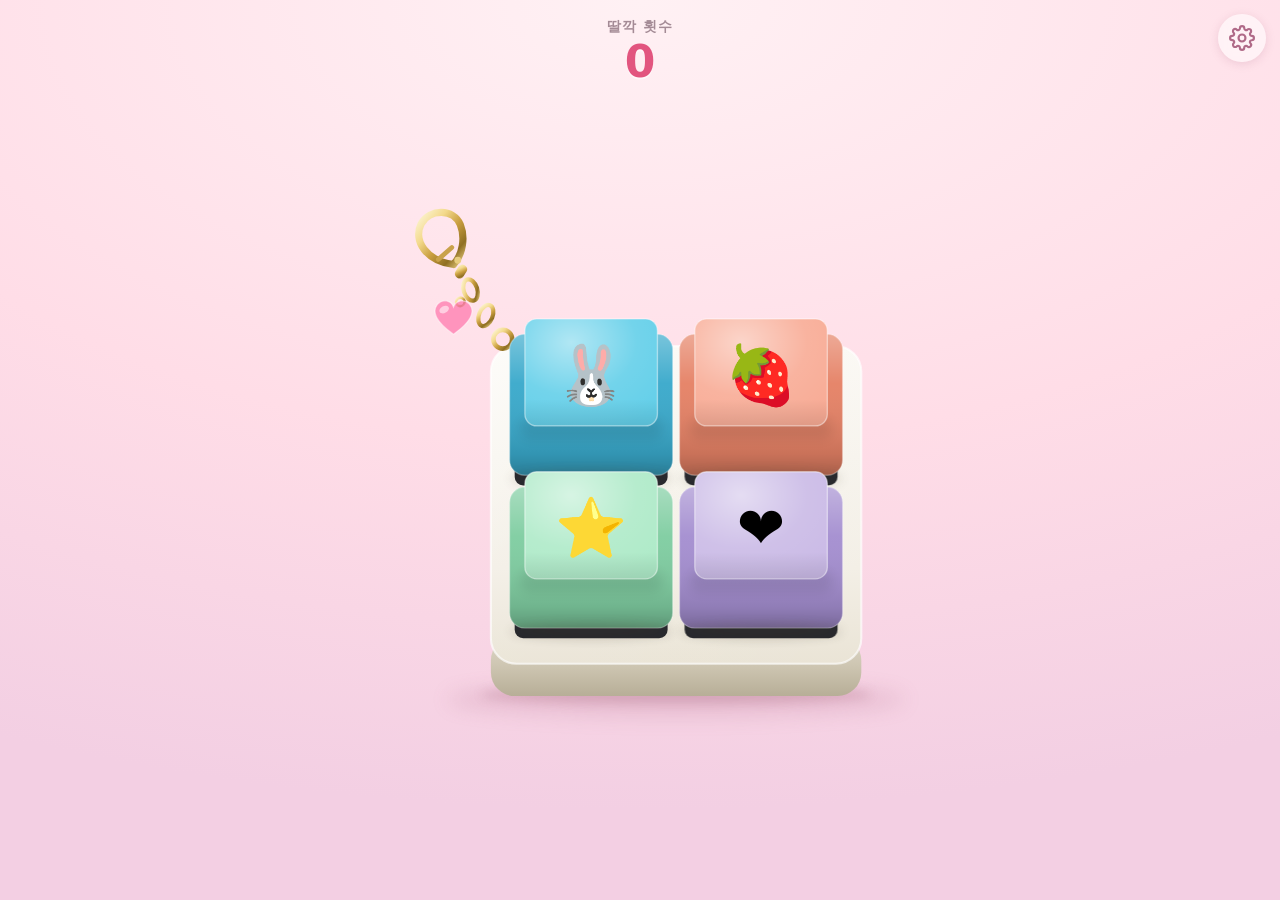
==== commit c33f334f: "실물 사진 기반 리디자인: 불투명 파스텔 키캡 + 아이보리 케이스 + 골드 체인 업로드된 실물 키캡 키링 사진(2×2 HOME / 1×4 파스텔)에 맞춰 장면 전면 재작성: - 불" ====
--- a/index.html
+++ b/index.html
@@ -20,57 +20,59 @@
 
 <!-- 키캡을 누르는 히트 영역 전체 -->
 <main id="stage" aria-label="키캡 키링 장난감">
-  <svg id="toy" viewBox="20 0 550 730" aria-hidden="true">
+  <svg id="toy" viewBox="-115 -135 565 625" aria-hidden="true">
     <defs>
-      <!-- 금속 (카라비너 / 링) -->
-      <linearGradient id="metal" x1="0" y1="0" x2="1" y2="1">
-        <stop offset="0" stop-color="#f2f3f7"/><stop offset="0.35" stop-color="#c7c9d3"/>
-        <stop offset="0.6" stop-color="#8f92a0"/><stop offset="0.8" stop-color="#c2c4cf"/>
-        <stop offset="1" stop-color="#e8e9f0"/>
-      </linearGradient>
-      <linearGradient id="housingGrad" x1="0" y1="0" x2="0" y2="1">
-        <stop offset="0" stop-color="#5b606d"/><stop offset="0.15" stop-color="#464a55"/>
-        <stop offset="1" stop-color="#31343d"/>
-      </linearGradient>
-      <linearGradient id="baseGrad" x1="0" y1="0" x2="0" y2="1">
-        <stop offset="0" stop-color="#3d414b"/><stop offset="1" stop-color="#22242b"/>
-      </linearGradient>
-      <!-- 아크릴 판 -->
-      <linearGradient id="plateGrad" x1="0" y1="0" x2="0" y2="1">
-        <stop offset="0" stop-color="#ffffff" stop-opacity="0.72"/>
-        <stop offset="0.5" stop-color="#ffffff" stop-opacity="0.5"/>
-        <stop offset="1" stop-color="#ffd9e6" stop-opacity="0.6"/>
-      </linearGradient>
-      <!-- 키캡 셰이딩 (색과 분리된 명암 오버레이) -->
+      <!-- ── 골드 메탈 (체인/클래스프) ── -->
+      <linearGradient id="goldGrad" x1="0" y1="0" x2="1" y2="1">
+        <stop offset="0" stop-color="#fdf6d8"/>
+        <stop offset="0.3" stop-color="#f3d98b"/>
+        <stop offset="0.55" stop-color="#c99e3f"/>
+        <stop offset="0.8" stop-color="#8f6f23"/>
+        <stop offset="1" stop-color="#e8cd7e"/>
+      </linearGradient>
+
+      <!-- ── 아이보리 케이스 ── -->
+      <linearGradient id="caseTopGrad" x1="0" y1="0" x2="0" y2="1">
+        <stop offset="0" stop-color="#fbf9f4"/>
+        <stop offset="0.7" stop-color="#f3efe6"/>
+        <stop offset="1" stop-color="#eae4d6"/>
+      </linearGradient>
+      <linearGradient id="caseWallGrad" x1="0" y1="0" x2="0" y2="1">
+        <stop offset="0" stop-color="#ded7c8"/>
+        <stop offset="0.5" stop-color="#cdc5b1"/>
+        <stop offset="1" stop-color="#b7ae97"/>
+      </linearGradient>
+      <linearGradient id="caseGloss" x1="0" y1="0" x2="1" y2="1">
+        <stop offset="0" stop-color="#ffffff" stop-opacity="0.5"/>
+        <stop offset="0.35" stop-color="#ffffff" stop-opacity="0.08"/>
+        <stop offset="1" stop-color="#ffffff" stop-opacity="0"/>
+      </linearGradient>
+
+      <!-- ── 키캡 셰이딩 (색과 분리된 명암 오버레이) ── -->
       <linearGradient id="skirtShade" x1="0" y1="0" x2="0" y2="1">
-        <stop offset="0" stop-color="#ffffff" stop-opacity="0.4"/>
-        <stop offset="0.3" stop-color="#ffffff" stop-opacity="0.06"/>
-        <stop offset="0.8" stop-color="#000000" stop-opacity="0.10"/>
-        <stop offset="1" stop-color="#000000" stop-opacity="0.22"/>
-      </linearGradient>
-      <linearGradient id="faceShade" x1="0" y1="0" x2="0.4" y2="1">
-        <stop offset="0" stop-color="#ffffff" stop-opacity="0.45"/>
-        <stop offset="0.45" stop-color="#ffffff" stop-opacity="0.08"/>
-        <stop offset="1" stop-color="#000000" stop-opacity="0.07"/>
-      </linearGradient>
-      <linearGradient id="glossStreak" x1="0" y1="0" x2="1" y2="1">
-        <stop offset="0" stop-color="#ffffff" stop-opacity="0"/>
-        <stop offset="0.42" stop-color="#ffffff" stop-opacity="0.55"/>
-        <stop offset="0.5" stop-color="#ffffff" stop-opacity="0.18"/>
-        <stop offset="0.62" stop-color="#ffffff" stop-opacity="0"/>
-      </linearGradient>
-      <radialGradient id="hotspot">
-        <stop offset="0" stop-color="#ffffff" stop-opacity="0.75"/>
+        <stop offset="0" stop-color="#ffffff" stop-opacity="0.32"/>
+        <stop offset="0.35" stop-color="#ffffff" stop-opacity="0.04"/>
+        <stop offset="0.85" stop-color="#000000" stop-opacity="0.12"/>
+        <stop offset="1" stop-color="#000000" stop-opacity="0.26"/>
+      </linearGradient>
+      <radialGradient id="faceSheen" cx="0.35" cy="0.22" r="0.9">
+        <stop offset="0" stop-color="#ffffff" stop-opacity="0.5"/>
+        <stop offset="0.55" stop-color="#ffffff" stop-opacity="0.1"/>
         <stop offset="1" stop-color="#ffffff" stop-opacity="0"/>
       </radialGradient>
+      <linearGradient id="faceEdge" x1="0" y1="0" x2="0" y2="1">
+        <stop offset="0" stop-color="#ffffff" stop-opacity="0"/>
+        <stop offset="0.75" stop-color="#000000" stop-opacity="0"/>
+        <stop offset="1" stop-color="#000000" stop-opacity="0.10"/>
+      </linearGradient>
       <radialGradient id="ledGrad">
         <stop offset="0" stop-color="var(--led-color)" stop-opacity="0.95"/>
         <stop offset="1" stop-color="var(--led-color)" stop-opacity="0"/>
       </radialGradient>
-      <filter id="soft" x="-60%" y="-60%" width="220%" height="220%"><feGaussianBlur stdDeviation="7"/></filter>
+      <filter id="soft" x="-60%" y="-60%" width="220%" height="220%"><feGaussianBlur stdDeviation="6"/></filter>
       <filter id="softer" x="-80%" y="-80%" width="260%" height="260%"><feGaussianBlur stdDeviation="12"/></filter>
 
-      <!-- 도안 패턴 -->
+      <!-- ── 도안 패턴 ── -->
       <pattern id="pat-dots" width="30" height="30" patternUnits="userSpaceOnUse">
         <rect width="30" height="30" fill="#ffe0ec"/><circle cx="15" cy="15" r="6.5" fill="#ff7eb0"/>
       </pattern>
@@ -97,72 +99,87 @@
       </pattern>
 
       <!-- 도안이 키캡 윗면 밖으로 나가지 않게 자르기 -->
-      <clipPath id="faceClip"><rect x="92" y="94" width="176" height="132" rx="26"/></clipPath>
-
-      <!-- ── 키 1개 단위 (JS가 4번 복제해서 배치) ── -->
+      <clipPath id="faceClip"><rect x="36" y="16" width="148" height="118" rx="12"/></clipPath>
+
+      <!-- ── 키 1개 단위 (JS가 4번 복제해서 배치) — 실물 OEM 키캡 프로필 ── -->
       <g id="keyUnit">
-        <g class="switch">
-          <rect x="84" y="346" width="192" height="46" rx="11" fill="url(#baseGrad)"/>
-          <rect x="84" y="346" width="192" height="8" rx="4" fill="#ffffff" opacity="0.10"/>
-          <rect x="102" y="310" width="156" height="50" rx="10" fill="url(#housingGrad)"/>
-          <rect x="105" y="312" width="150" height="5" rx="2.5" fill="#ffffff" opacity="0.22"/>
-          <rect x="118" y="318" width="124" height="34" rx="7" fill="#181a20"/>
-          <rect x="96" y="322" width="8" height="18" rx="3" fill="#31343d"/>
-          <rect x="256" y="322" width="8" height="18" rx="3" fill="#31343d"/>
-          <ellipse class="led-glow" cx="180" cy="334" rx="58" ry="22" fill="url(#ledGrad)" filter="url(#soft)"/>
-        </g>
+        <!-- 케이스에 파인 슬롯 (캡이 눌려 들어가는 구멍) -->
+        <rect x="20" y="152" width="180" height="56" rx="10" fill="#26282e"/>
+        <rect x="20" y="152" width="180" height="10" rx="5" fill="#15161a"/>
+
+        <!-- LED 글로우 — 캡 뒤에서 새어나오는 헤일로 -->
+        <ellipse class="led-glow" cx="110" cy="176" rx="104" ry="34" fill="url(#ledGrad)" filter="url(#soft)"/>
 
         <g class="cap-group">
-          <g class="stem">
-            <rect x="172" y="296" width="16" height="44" rx="3" fill="var(--stem-color)"/>
-            <rect x="156" y="312" width="48" height="14" rx="3" fill="var(--stem-color)"/>
-            <rect x="172" y="296" width="16" height="6" rx="3" fill="#ffffff" opacity="0.25"/>
-          </g>
-
-          <ellipse class="led-glow led-glow-cap" cx="180" cy="200" rx="82" ry="64" fill="url(#ledGrad)" filter="url(#softer)"/>
-
-          <path class="skirt" d="M98,140 L262,140 L286,288 Q288,300 275,300 L85,300 Q72,300 74,288 Z" fill="var(--cap-tint)"/>
-          <path d="M98,140 L262,140 L286,288 Q288,300 275,300 L85,300 Q72,300 74,288 Z" fill="url(#skirtShade)"/>
-          <path d="M98,142 L76,286" stroke="#ffffff" stroke-width="2.5" opacity="0.35" fill="none" stroke-linecap="round"/>
-          <path d="M262,142 L284,286" stroke="#ffffff" stroke-width="2.5" opacity="0.2" fill="none" stroke-linecap="round"/>
-
-          <rect class="cap-face" x="88" y="90" width="184" height="140" rx="28" fill="var(--cap-face)"/>
-          <rect x="88" y="90" width="184" height="140" rx="28" fill="url(#faceShade)"/>
-
-          <g class="design-layer" clip-path="url(#faceClip)" filter="brightness(0.94)">
-            <rect class="design-pattern" x="92" y="94" width="176" height="132" fill="url(#pat-dots)" visibility="hidden"/>
-            <text class="design-text" x="180" y="162" text-anchor="middle" dominant-baseline="central"
-                  font-size="92" font-weight="700" font-family="system-ui, sans-serif">🐰</text>
-          </g>
-
-          <g class="gloss">
-            <path d="M114,92 L158,92 L124,228 L96,220 Z" fill="url(#glossStreak)"/>
-            <ellipse cx="128" cy="112" rx="32" ry="15" fill="url(#hotspot)" opacity="0.65"/>
-            <rect x="88" y="90" width="184" height="140" rx="28" fill="none" stroke="#ffffff" stroke-width="2" opacity="0.4"/>
-            <rect x="90" y="92" width="180" height="136" rx="26" fill="none" stroke="#000000" stroke-width="1.5" opacity="0.06"/>
+          <!-- 스커트 (옆면) -->
+          <rect x="14" y="30" width="192" height="166" rx="18" fill="var(--cap-side)"/>
+          <rect x="14" y="30" width="192" height="166" rx="18" fill="url(#skirtShade)"/>
+          <!-- 스커트 좌측 에지 하이라이트 -->
+          <rect x="14" y="30" width="192" height="166" rx="18" fill="none"
+                stroke="#ffffff" stroke-width="1.6" opacity="0.3"/>
+
+          <!-- 윗면과 스커트 사이 접힘선 음영 -->
+          <rect x="26" y="128" width="168" height="26" rx="12" fill="#000000" opacity="0.08" filter="url(#soft)"/>
+
+          <!-- 윗면 -->
+          <rect class="cap-face" x="32" y="12" width="156" height="126" rx="14" fill="var(--cap-face)"/>
+          <rect x="32" y="12" width="156" height="126" rx="14" fill="url(#faceSheen)"/>
+          <rect x="32" y="12" width="156" height="126" rx="14" fill="url(#faceEdge)"/>
+          <rect x="32" y="12" width="156" height="126" rx="14" fill="none"
+                stroke="#ffffff" stroke-width="1.6" opacity="0.45"/>
+
+          <!-- 도안 (윗면에 인쇄) -->
+          <g class="design-layer" clip-path="url(#faceClip)">
+            <rect class="design-pattern" x="36" y="16" width="148" height="118" fill="url(#pat-dots)" visibility="hidden"/>
+            <text class="design-text" x="110" y="78" text-anchor="middle" dominant-baseline="central"
+                  font-size="68" font-weight="800" font-family="system-ui, sans-serif">🐰</text>
           </g>
         </g>
 
+        <!-- 캡 밑 접촉 그림자 (케이스에 드리움) -->
+        <ellipse class="cap-ao" cx="110" cy="200" rx="96" ry="9" fill="#4a3d2c" opacity="0.20" filter="url(#soft)"/>
+
         <!-- 넉넉한 히트 영역 (아이 손가락용) -->
-        <rect class="hit" x="60" y="70" width="240" height="340" fill="transparent"/>
+        <rect class="hit" x="2" y="-2" width="216" height="224" fill="transparent"/>
       </g>
     </defs>
 
-    <!-- 바닥 그림자 (배치에 따라 JS가 위치 조정) -->
-    <ellipse id="toyShadow" cx="300" cy="714" rx="230" ry="14" fill="#8c4a5e" opacity="0.28" filter="url(#softer)"/>
-
-    <!-- 아크릴 판 (4개 스위치가 올라가는 공용 베이스) -->
-    <rect id="plate" x="58" y="322" width="484" height="378" rx="26"
-          fill="url(#plateGrad)" stroke="#ffffff" stroke-width="3" stroke-opacity="0.7"/>
-
-    <!-- 키링 (카라비너 + 스플릿 링 + 스트랩) — 스트랩 끝은 첫 번째 키캡 모서리 뒤로 숨음 -->
-    <g id="keyring">
-      <rect x="42" y="8" width="52" height="56" rx="24" fill="none" stroke="url(#metal)" stroke-width="8"/>
-      <line x1="52" y1="52" x2="76" y2="60" stroke="#b9bcc7" stroke-width="6" stroke-linecap="round"/>
-      <circle cx="70" cy="76" r="15" fill="none" stroke="url(#metal)" stroke-width="5.5"/>
-      <circle cx="70" cy="76" r="15" fill="none" stroke="#ffffff" stroke-width="1.4" opacity="0.5" stroke-dasharray="10 60"/>
-      <path d="M102,124 C90,112 78,100 72,86" fill="none" stroke="#ff89ac" stroke-width="12" stroke-linecap="round"/>
-      <path d="M102,124 C90,112 78,100 72,86" fill="none" stroke="#ffffff" stroke-width="3.5" stroke-linecap="round" opacity="0.35"/>
+    <!-- 바닥 그림자 (이중: 넓은 앰비언트 + 진한 접촉) -->
+    <ellipse id="shadowWide" cx="210" cy="460" rx="270" ry="20" fill="#b06a88" opacity="0.20" filter="url(#softer)"/>
+    <ellipse id="shadowTight" cx="210" cy="454" rx="230" ry="11" fill="#8c4a5e" opacity="0.22" filter="url(#soft)"/>
+
+    <!-- 케이스 (앞벽 → 윗면 순서로 두께 표현) -->
+    <rect id="caseWall" x="-8" y="386" width="436" height="70" rx="28" fill="url(#caseWallGrad)"/>
+    <rect id="caseTop" x="-8" y="44" width="436" height="374" rx="30" fill="url(#caseTopGrad)"/>
+    <rect id="caseGlossRect" x="-8" y="44" width="436" height="374" rx="30" fill="url(#caseGloss)"/>
+    <rect id="caseEdge" x="-8" y="44" width="436" height="374" rx="30" fill="none"
+          stroke="#ffffff" stroke-width="2.5" opacity="0.65"/>
+
+    <!-- 골드 체인 + 가재 클래스프 + 아크릴 하트 참 -->
+    <g id="chain">
+      <!-- 클래스프 (가재 고리) -->
+      <path d="M-52,-52 C-84,-56 -100,-80 -90,-100 C-80,-118 -52,-118 -44,-99 C-38,-84 -41,-64 -52,-52 Z"
+            fill="none" stroke="url(#goldGrad)" stroke-width="8.5" stroke-linejoin="round"/>
+      <line x1="-70" y1="-58" x2="-54" y2="-72" stroke="#c9a24a" stroke-width="5.5" stroke-linecap="round"/>
+      <circle cx="-47" cy="-57" r="4" fill="#e8cd7e"/>
+      <!-- 스위블 -->
+      <rect x="-49" y="-52" width="11" height="17" rx="5" transform="rotate(32 -43 -43)" fill="url(#goldGrad)"/>
+      <!-- 체인 링크 -->
+      <ellipse cx="-32" cy="-22" rx="8" ry="13" transform="rotate(-18 -32 -22)"
+               fill="none" stroke="url(#goldGrad)" stroke-width="5"/>
+      <ellipse cx="-14" cy="8" rx="8" ry="13" transform="rotate(22 -14 8)"
+               fill="none" stroke="url(#goldGrad)" stroke-width="5"/>
+      <!-- 케이스 러그 링 -->
+      <circle cx="6" cy="36" r="11" fill="none" stroke="url(#goldGrad)" stroke-width="5.5"/>
+      <!-- 아크릴 하트 참 (반투명, 체인 중간 링크에 매달림) -->
+      <g id="charm">
+        <circle cx="-44" cy="-8" r="5" fill="none" stroke="url(#goldGrad)" stroke-width="3"/>
+        <path d="M-52,30 C-72,16 -78,4 -71,-5 C-65,-12 -55,-10 -52,-2 C-49,-10 -39,-12 -33,-5 C-26,4 -32,16 -52,30 Z"
+              fill="#ff7eb0" opacity="0.78"/>
+        <path d="M-52,30 C-72,16 -78,4 -71,-5 C-65,-12 -55,-10 -52,-2 C-49,-10 -39,-12 -33,-5 C-26,4 -32,16 -52,30 Z"
+              fill="none" stroke="#ffffff" stroke-width="1.5" opacity="0.5"/>
+        <ellipse cx="-63" cy="1" rx="6" ry="4" fill="#ffffff" opacity="0.55" transform="rotate(-28 -63 1)"/>
+      </g>
     </g>
 
     <!-- 키 4개 (JS가 keyUnit을 복제해 채움) -->
--- a/css/base.css
+++ b/css/base.css
@@ -3,11 +3,10 @@
 
 :root {
   /* JS가 상태에 따라 갱신하는 테마 변수 */
-  --cap-tint: rgba(236, 242, 255, 0.42);
-  --cap-face: rgba(248, 250, 255, 0.34);
-  --stem-color: #2f9dff;
+  --cap-face: #f6f4ee;
+  --cap-side: #d9d4c7;
   --led-color: #ffd166;
-  --travel: 15px;
+  --travel: 13px;
 }
 
 html, body {
@@ -26,7 +25,7 @@
   -webkit-tap-highlight-color: transparent;
   font-family: "Pretendard", "Apple SD Gothic Neo", "Noto Sans KR", system-ui, sans-serif;
   background:
-    radial-gradient(120% 90% at 50% 0%, #fff3f6 0%, #ffe3ec 45%, #f3d9ff 100%);
+    radial-gradient(120% 90% at 50% 0%, #fff1f4 0%, #ffdde7 55%, #f3cfe3 100%);
   color: #5a3a4a;
 }
 
--- a/css/keycap.css
+++ b/css/keycap.css
@@ -11,10 +11,10 @@
 #toy {
   height: auto;
   overflow: visible;
-  margin-top: 4vh;
+  margin-top: 2vh;
 }
-#stage.layout-grid #toy { width: min(88vmin, 470px); }
-#stage.layout-row #toy { width: min(96vw, 920px); margin-top: 0; }
+#stage.layout-grid #toy { width: min(90vmin, 480px); }
+#stage.layout-row #toy { width: min(96vw, 940px); margin-top: 0; }
 
 /* ── 누름 애니메이션: 손가락을 따라간다 (고정 길이 애니메이션 아님) ── */
 .cap-group {
@@ -27,36 +27,35 @@
   transition: transform 45ms cubic-bezier(0.3, 0.7, 0.4, 1);  /* 바닥까지 빠르게 */
 }
 
-/* ── LED 글로우: 누르는 동안 켜지고 잔광을 남기며 꺼짐 ── */
+/* 캡 접촉 그림자: 눌리면 캡이 케이스에 붙으며 진해짐 */
+.cap-ao { transition: opacity 90ms ease; }
+.key.is-pressed .cap-ao { opacity: 0.3; }
+
+/* ── LED 글로우: 캡 둘레 헤일로, 누르는 동안 켜지고 잔광을 남기며 꺼짐 ── */
 .led-glow {
   opacity: 0;
   transition: opacity 350ms ease-out;
 }
 .key.is-pressed .led-glow { opacity: 0.95; transition: opacity 40ms ease-in; }
-.key.is-pressed .led-glow-cap { opacity: 0.7; }
 #stage.led-off .led-glow { opacity: 0 !important; }
 
-/* ── 키링: 천천히 흔들리는 idle + 누를 때 반동 ── */
-#keyring {
+/* ── 체인: 천천히 흔들리는 idle + 누를 때 반동 ── */
+#chain {
   transform-box: fill-box;
-  transform-origin: 30% 0%;
+  transform-origin: 22% 6%;
   animation: sway 4.2s ease-in-out infinite;
 }
 @keyframes sway {
   0%, 100% { transform: rotate(-2deg); }
-  50%      { transform: rotate(2.2deg); }
+  50%      { transform: rotate(2.4deg); }
 }
-#keyring.kick { animation: kick 380ms cubic-bezier(0.3, 1.6, 0.5, 1); }
+#chain.kick { animation: kick 380ms cubic-bezier(0.3, 1.6, 0.5, 1); }
 @keyframes kick {
   0%   { transform: rotate(0deg); }
-  30%  { transform: rotate(4.5deg); }
+  30%  { transform: rotate(5deg); }
   65%  { transform: rotate(-2.5deg); }
   100% { transform: rotate(0deg); }
 }
 @media (prefers-reduced-motion: reduce) {
-  #keyring { animation: none; }
+  #chain { animation: none; }
 }
-
-/* 광택: 눌릴 때 빛이 미세하게 흐르는 느낌 */
-.gloss { transition: opacity 100ms ease; }
-.key.is-pressed .gloss { opacity: 0.85; }
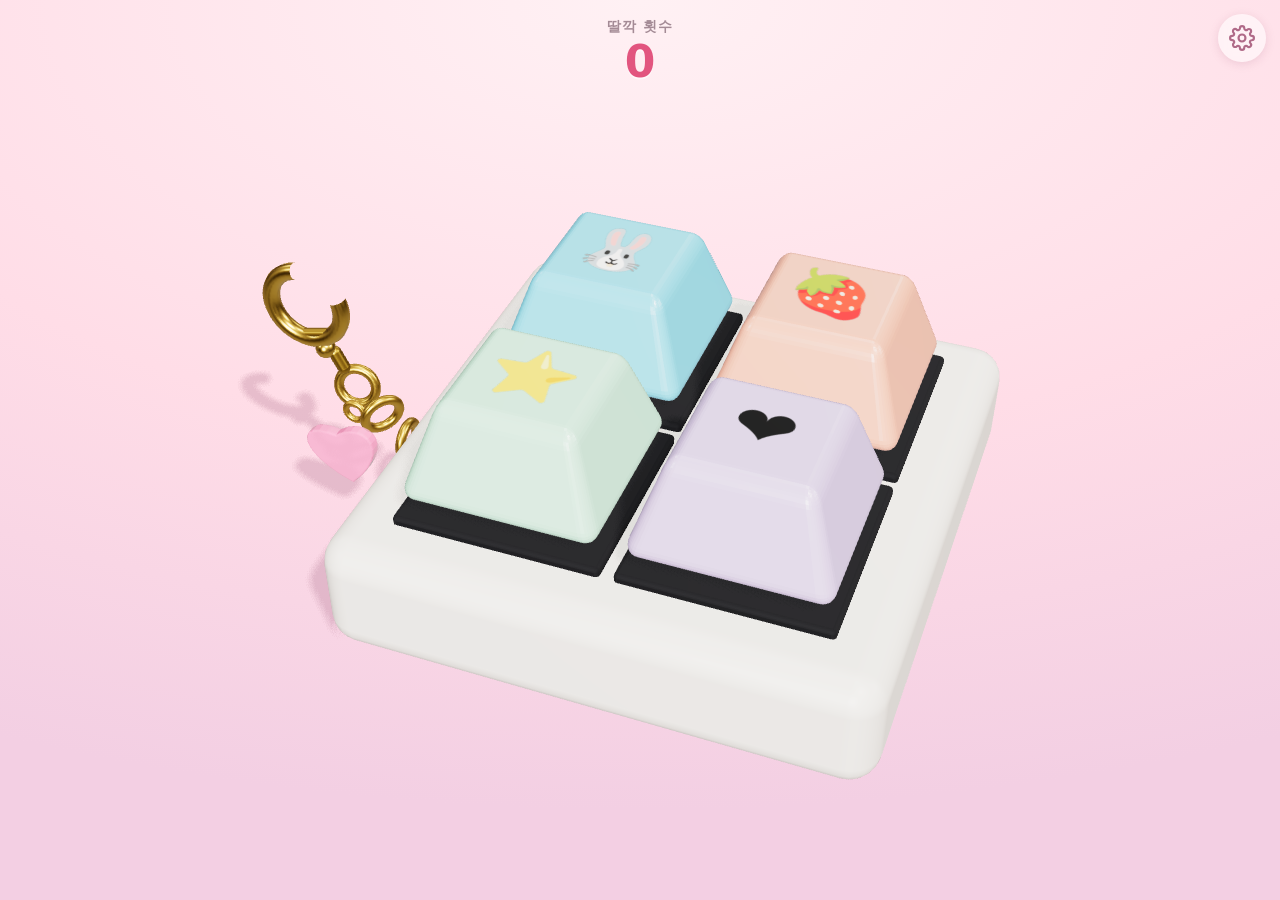
==== commit c672bc65: "Three.js 실사급 3D 렌더링으로 전환 SVG 일러스트의 '유아틱한' 한계를 벗어나 실제 3D로 재구현: - 물리 기반 재질: clearcoat 플라스틱 키캡, 금속 골드 체" ====
--- a/index.html
+++ b/index.html
@@ -18,173 +18,9 @@
   <div id="counter" class="counter" aria-live="polite">0</div>
 </div>
 
-<!-- 키캡을 누르는 히트 영역 전체 -->
+<!-- 키캡을 누르는 히트 영역 전체 (Three.js 캔버스) -->
 <main id="stage" aria-label="키캡 키링 장난감">
-  <svg id="toy" viewBox="-115 -135 565 625" aria-hidden="true">
-    <defs>
-      <!-- ── 골드 메탈 (체인/클래스프) ── -->
-      <linearGradient id="goldGrad" x1="0" y1="0" x2="1" y2="1">
-        <stop offset="0" stop-color="#fdf6d8"/>
-        <stop offset="0.3" stop-color="#f3d98b"/>
-        <stop offset="0.55" stop-color="#c99e3f"/>
-        <stop offset="0.8" stop-color="#8f6f23"/>
-        <stop offset="1" stop-color="#e8cd7e"/>
-      </linearGradient>
-
-      <!-- ── 아이보리 케이스 ── -->
-      <linearGradient id="caseTopGrad" x1="0" y1="0" x2="0" y2="1">
-        <stop offset="0" stop-color="#fbf9f4"/>
-        <stop offset="0.7" stop-color="#f3efe6"/>
-        <stop offset="1" stop-color="#eae4d6"/>
-      </linearGradient>
-      <linearGradient id="caseWallGrad" x1="0" y1="0" x2="0" y2="1">
-        <stop offset="0" stop-color="#ded7c8"/>
-        <stop offset="0.5" stop-color="#cdc5b1"/>
-        <stop offset="1" stop-color="#b7ae97"/>
-      </linearGradient>
-      <linearGradient id="caseGloss" x1="0" y1="0" x2="1" y2="1">
-        <stop offset="0" stop-color="#ffffff" stop-opacity="0.5"/>
-        <stop offset="0.35" stop-color="#ffffff" stop-opacity="0.08"/>
-        <stop offset="1" stop-color="#ffffff" stop-opacity="0"/>
-      </linearGradient>
-
-      <!-- ── 키캡 셰이딩 (색과 분리된 명암 오버레이) ── -->
-      <linearGradient id="skirtShade" x1="0" y1="0" x2="0" y2="1">
-        <stop offset="0" stop-color="#ffffff" stop-opacity="0.32"/>
-        <stop offset="0.35" stop-color="#ffffff" stop-opacity="0.04"/>
-        <stop offset="0.85" stop-color="#000000" stop-opacity="0.12"/>
-        <stop offset="1" stop-color="#000000" stop-opacity="0.26"/>
-      </linearGradient>
-      <radialGradient id="faceSheen" cx="0.35" cy="0.22" r="0.9">
-        <stop offset="0" stop-color="#ffffff" stop-opacity="0.5"/>
-        <stop offset="0.55" stop-color="#ffffff" stop-opacity="0.1"/>
-        <stop offset="1" stop-color="#ffffff" stop-opacity="0"/>
-      </radialGradient>
-      <linearGradient id="faceEdge" x1="0" y1="0" x2="0" y2="1">
-        <stop offset="0" stop-color="#ffffff" stop-opacity="0"/>
-        <stop offset="0.75" stop-color="#000000" stop-opacity="0"/>
-        <stop offset="1" stop-color="#000000" stop-opacity="0.10"/>
-      </linearGradient>
-      <radialGradient id="ledGrad">
-        <stop offset="0" stop-color="var(--led-color)" stop-opacity="0.95"/>
-        <stop offset="1" stop-color="var(--led-color)" stop-opacity="0"/>
-      </radialGradient>
-      <filter id="soft" x="-60%" y="-60%" width="220%" height="220%"><feGaussianBlur stdDeviation="6"/></filter>
-      <filter id="softer" x="-80%" y="-80%" width="260%" height="260%"><feGaussianBlur stdDeviation="12"/></filter>
-
-      <!-- ── 도안 패턴 ── -->
-      <pattern id="pat-dots" width="30" height="30" patternUnits="userSpaceOnUse">
-        <rect width="30" height="30" fill="#ffe0ec"/><circle cx="15" cy="15" r="6.5" fill="#ff7eb0"/>
-      </pattern>
-      <pattern id="pat-stripes" width="26" height="26" patternUnits="userSpaceOnUse" patternTransform="rotate(45)">
-        <rect width="26" height="26" fill="#dcefff"/><rect width="13" height="26" fill="#79bfff"/>
-      </pattern>
-      <pattern id="pat-checker" width="36" height="36" patternUnits="userSpaceOnUse">
-        <rect width="36" height="36" fill="#e8fff4"/><rect width="18" height="18" fill="#8fe6bd"/>
-        <rect x="18" y="18" width="18" height="18" fill="#8fe6bd"/>
-      </pattern>
-      <pattern id="pat-hearts" width="30" height="30" patternUnits="userSpaceOnUse">
-        <rect width="30" height="30" fill="#fff3f0"/>
-        <path d="M15,24 C6,17 3,11.5 6.5,8 C9.5,5.5 13.5,7 15,10 C16.5,7 20.5,5.5 23.5,8 C27,11.5 24,17 15,24 Z" fill="#ff8577"/>
-      </pattern>
-      <pattern id="pat-stars" width="34" height="34" patternUnits="userSpaceOnUse">
-        <rect width="34" height="34" fill="#2b2f55"/>
-        <path d="M17,7 L19.4,13.6 L26.4,13.8 L20.9,18.1 L22.9,24.8 L17,20.8 L11.1,24.8 L13.1,18.1 L7.6,13.8 L14.6,13.6 Z" fill="#ffd75e"/>
-      </pattern>
-      <pattern id="pat-rainbow" width="60" height="60" patternUnits="userSpaceOnUse" patternTransform="rotate(30)">
-        <rect width="60" height="60" fill="#fff"/>
-        <rect y="0" width="60" height="10" fill="#ff8a8a"/><rect y="10" width="60" height="10" fill="#ffca7a"/>
-        <rect y="20" width="60" height="10" fill="#fdf389"/><rect y="30" width="60" height="10" fill="#93e6a8"/>
-        <rect y="40" width="60" height="10" fill="#8ec5ff"/><rect y="50" width="60" height="10" fill="#c5a3ff"/>
-      </pattern>
-
-      <!-- 도안이 키캡 윗면 밖으로 나가지 않게 자르기 -->
-      <clipPath id="faceClip"><rect x="36" y="16" width="148" height="118" rx="12"/></clipPath>
-
-      <!-- ── 키 1개 단위 (JS가 4번 복제해서 배치) — 실물 OEM 키캡 프로필 ── -->
-      <g id="keyUnit">
-        <!-- 케이스에 파인 슬롯 (캡이 눌려 들어가는 구멍) -->
-        <rect x="20" y="152" width="180" height="56" rx="10" fill="#26282e"/>
-        <rect x="20" y="152" width="180" height="10" rx="5" fill="#15161a"/>
-
-        <!-- LED 글로우 — 캡 뒤에서 새어나오는 헤일로 -->
-        <ellipse class="led-glow" cx="110" cy="176" rx="104" ry="34" fill="url(#ledGrad)" filter="url(#soft)"/>
-
-        <g class="cap-group">
-          <!-- 스커트 (옆면) -->
-          <rect x="14" y="30" width="192" height="166" rx="18" fill="var(--cap-side)"/>
-          <rect x="14" y="30" width="192" height="166" rx="18" fill="url(#skirtShade)"/>
-          <!-- 스커트 좌측 에지 하이라이트 -->
-          <rect x="14" y="30" width="192" height="166" rx="18" fill="none"
-                stroke="#ffffff" stroke-width="1.6" opacity="0.3"/>
-
-          <!-- 윗면과 스커트 사이 접힘선 음영 -->
-          <rect x="26" y="128" width="168" height="26" rx="12" fill="#000000" opacity="0.08" filter="url(#soft)"/>
-
-          <!-- 윗면 -->
-          <rect class="cap-face" x="32" y="12" width="156" height="126" rx="14" fill="var(--cap-face)"/>
-          <rect x="32" y="12" width="156" height="126" rx="14" fill="url(#faceSheen)"/>
-          <rect x="32" y="12" width="156" height="126" rx="14" fill="url(#faceEdge)"/>
-          <rect x="32" y="12" width="156" height="126" rx="14" fill="none"
-                stroke="#ffffff" stroke-width="1.6" opacity="0.45"/>
-
-          <!-- 도안 (윗면에 인쇄) -->
-          <g class="design-layer" clip-path="url(#faceClip)">
-            <rect class="design-pattern" x="36" y="16" width="148" height="118" fill="url(#pat-dots)" visibility="hidden"/>
-            <text class="design-text" x="110" y="78" text-anchor="middle" dominant-baseline="central"
-                  font-size="68" font-weight="800" font-family="system-ui, sans-serif">🐰</text>
-          </g>
-        </g>
-
-        <!-- 캡 밑 접촉 그림자 (케이스에 드리움) -->
-        <ellipse class="cap-ao" cx="110" cy="200" rx="96" ry="9" fill="#4a3d2c" opacity="0.20" filter="url(#soft)"/>
-
-        <!-- 넉넉한 히트 영역 (아이 손가락용) -->
-        <rect class="hit" x="2" y="-2" width="216" height="224" fill="transparent"/>
-      </g>
-    </defs>
-
-    <!-- 바닥 그림자 (이중: 넓은 앰비언트 + 진한 접촉) -->
-    <ellipse id="shadowWide" cx="210" cy="460" rx="270" ry="20" fill="#b06a88" opacity="0.20" filter="url(#softer)"/>
-    <ellipse id="shadowTight" cx="210" cy="454" rx="230" ry="11" fill="#8c4a5e" opacity="0.22" filter="url(#soft)"/>
-
-    <!-- 케이스 (앞벽 → 윗면 순서로 두께 표현) -->
-    <rect id="caseWall" x="-8" y="386" width="436" height="70" rx="28" fill="url(#caseWallGrad)"/>
-    <rect id="caseTop" x="-8" y="44" width="436" height="374" rx="30" fill="url(#caseTopGrad)"/>
-    <rect id="caseGlossRect" x="-8" y="44" width="436" height="374" rx="30" fill="url(#caseGloss)"/>
-    <rect id="caseEdge" x="-8" y="44" width="436" height="374" rx="30" fill="none"
-          stroke="#ffffff" stroke-width="2.5" opacity="0.65"/>
-
-    <!-- 골드 체인 + 가재 클래스프 + 아크릴 하트 참 -->
-    <g id="chain">
-      <!-- 클래스프 (가재 고리) -->
-      <path d="M-52,-52 C-84,-56 -100,-80 -90,-100 C-80,-118 -52,-118 -44,-99 C-38,-84 -41,-64 -52,-52 Z"
-            fill="none" stroke="url(#goldGrad)" stroke-width="8.5" stroke-linejoin="round"/>
-      <line x1="-70" y1="-58" x2="-54" y2="-72" stroke="#c9a24a" stroke-width="5.5" stroke-linecap="round"/>
-      <circle cx="-47" cy="-57" r="4" fill="#e8cd7e"/>
-      <!-- 스위블 -->
-      <rect x="-49" y="-52" width="11" height="17" rx="5" transform="rotate(32 -43 -43)" fill="url(#goldGrad)"/>
-      <!-- 체인 링크 -->
-      <ellipse cx="-32" cy="-22" rx="8" ry="13" transform="rotate(-18 -32 -22)"
-               fill="none" stroke="url(#goldGrad)" stroke-width="5"/>
-      <ellipse cx="-14" cy="8" rx="8" ry="13" transform="rotate(22 -14 8)"
-               fill="none" stroke="url(#goldGrad)" stroke-width="5"/>
-      <!-- 케이스 러그 링 -->
-      <circle cx="6" cy="36" r="11" fill="none" stroke="url(#goldGrad)" stroke-width="5.5"/>
-      <!-- 아크릴 하트 참 (반투명, 체인 중간 링크에 매달림) -->
-      <g id="charm">
-        <circle cx="-44" cy="-8" r="5" fill="none" stroke="url(#goldGrad)" stroke-width="3"/>
-        <path d="M-52,30 C-72,16 -78,4 -71,-5 C-65,-12 -55,-10 -52,-2 C-49,-10 -39,-12 -33,-5 C-26,4 -32,16 -52,30 Z"
-              fill="#ff7eb0" opacity="0.78"/>
-        <path d="M-52,30 C-72,16 -78,4 -71,-5 C-65,-12 -55,-10 -52,-2 C-49,-10 -39,-12 -33,-5 C-26,4 -32,16 -52,30 Z"
-              fill="none" stroke="#ffffff" stroke-width="1.5" opacity="0.5"/>
-        <ellipse cx="-63" cy="1" rx="6" ry="4" fill="#ffffff" opacity="0.55" transform="rotate(-28 -63 1)"/>
-      </g>
-    </g>
-
-    <!-- 키 4개 (JS가 keyUnit을 복제해 채움) -->
-    <g id="keys"></g>
-  </svg>
+  <canvas id="toy" aria-hidden="true"></canvas>
 </main>
 
 <!-- 설정 버튼 -->
--- a/css/keycap.css
+++ b/css/keycap.css
@@ -1,61 +1,13 @@
-/* 장난감 무대 */
+/* 장난감 무대 (Three.js 캔버스) */
 #stage {
   position: fixed;
   inset: 0;
-  display: flex;
-  align-items: center;
-  justify-content: center;
   touch-action: none;
 }
 
 #toy {
-  height: auto;
-  overflow: visible;
-  margin-top: 2vh;
+  display: block;
+  width: 100%;
+  height: 100%;
+  touch-action: none;
 }
-#stage.layout-grid #toy { width: min(90vmin, 480px); }
-#stage.layout-row #toy { width: min(96vw, 940px); margin-top: 0; }
-
-/* ── 누름 애니메이션: 손가락을 따라간다 (고정 길이 애니메이션 아님) ── */
-.cap-group {
-  transform: translateY(0);
-  transition: transform 90ms cubic-bezier(0.2, 1.4, 0.4, 1); /* 복귀: 살짝 오버슈트 */
-  will-change: transform;
-}
-.key.is-pressed .cap-group {
-  transform: translateY(var(--travel));
-  transition: transform 45ms cubic-bezier(0.3, 0.7, 0.4, 1);  /* 바닥까지 빠르게 */
-}
-
-/* 캡 접촉 그림자: 눌리면 캡이 케이스에 붙으며 진해짐 */
-.cap-ao { transition: opacity 90ms ease; }
-.key.is-pressed .cap-ao { opacity: 0.3; }
-
-/* ── LED 글로우: 캡 둘레 헤일로, 누르는 동안 켜지고 잔광을 남기며 꺼짐 ── */
-.led-glow {
-  opacity: 0;
-  transition: opacity 350ms ease-out;
-}
-.key.is-pressed .led-glow { opacity: 0.95; transition: opacity 40ms ease-in; }
-#stage.led-off .led-glow { opacity: 0 !important; }
-
-/* ── 체인: 천천히 흔들리는 idle + 누를 때 반동 ── */
-#chain {
-  transform-box: fill-box;
-  transform-origin: 22% 6%;
-  animation: sway 4.2s ease-in-out infinite;
-}
-@keyframes sway {
-  0%, 100% { transform: rotate(-2deg); }
-  50%      { transform: rotate(2.4deg); }
-}
-#chain.kick { animation: kick 380ms cubic-bezier(0.3, 1.6, 0.5, 1); }
-@keyframes kick {
-  0%   { transform: rotate(0deg); }
-  30%  { transform: rotate(5deg); }
-  65%  { transform: rotate(-2.5deg); }
-  100% { transform: rotate(0deg); }
-}
-@media (prefers-reduced-motion: reduce) {
-  #chain { animation: none; }
-}
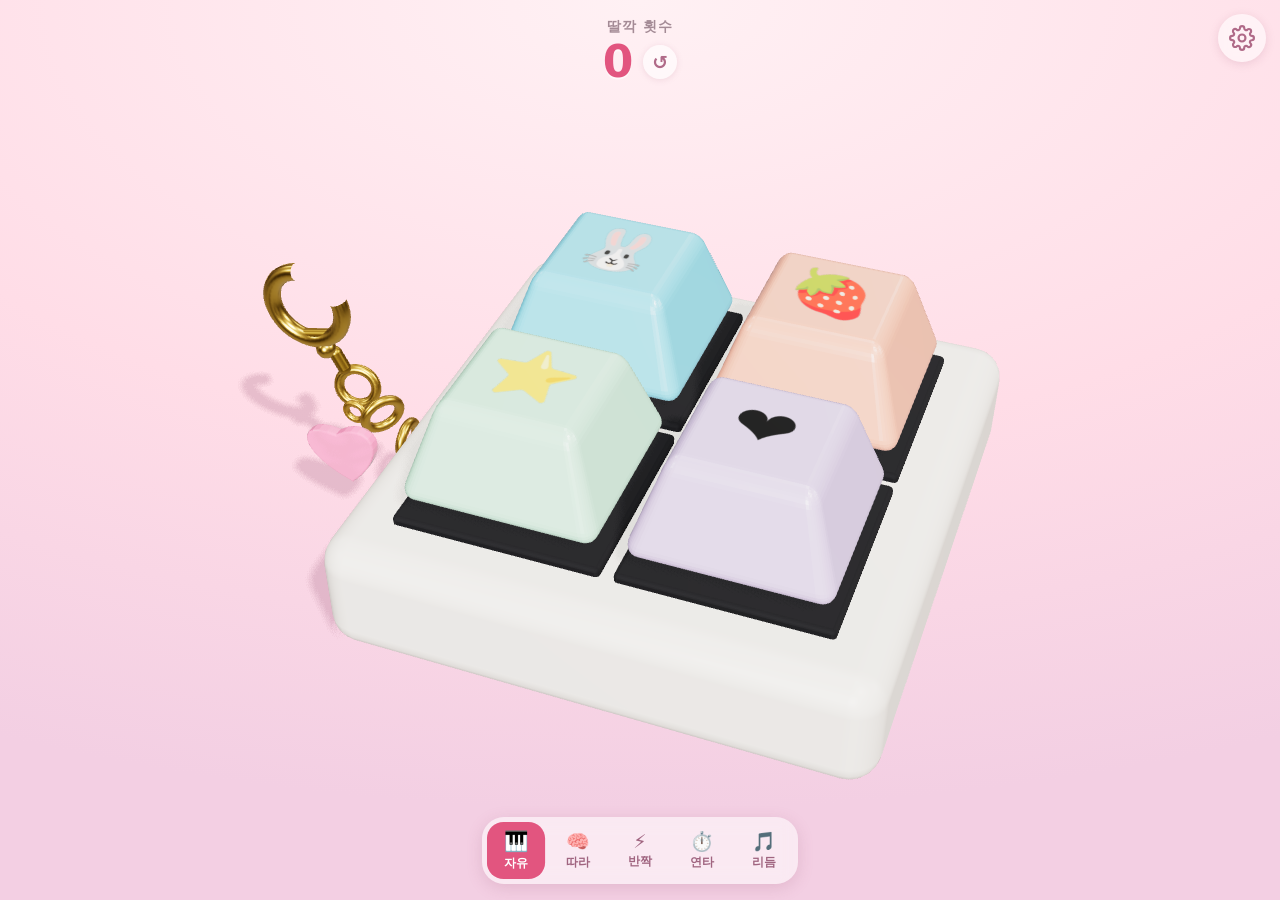
==== commit 2fddcf82: "설정 키 탭 버그 수정 + 초기화 버튼 이동 + 게임 모드 4종 추가 - 버그 수정: 옛 팔레트 색상 이름(clear 등)이 저장돼 있으면 설정의 '꾸밀 키   고르기' 탭 그리기" ====
--- a/index.html
+++ b/index.html
@@ -15,13 +15,31 @@
 
 <div class="counter-wrap">
   <div class="counter-label">딸깍 횟수</div>
-  <div id="counter" class="counter" aria-live="polite">0</div>
+  <div class="counter-line">
+    <div id="counter" class="counter" aria-live="polite">0</div>
+    <button id="resetBtn" class="reset-mini" aria-label="카운터 초기화">↺</button>
+  </div>
+</div>
+
+<!-- 게임 HUD -->
+<div id="gameHud" class="game-hud" hidden>
+  <div id="hudBig"></div>
+  <div id="hudSub"></div>
 </div>
 
 <!-- 키캡을 누르는 히트 영역 전체 (Three.js 캔버스) -->
 <main id="stage" aria-label="키캡 키링 장난감">
   <canvas id="toy" aria-hidden="true"></canvas>
 </main>
+
+<!-- 게임 모드 선택 바 -->
+<nav id="modeBar" class="mode-bar" aria-label="게임 모드">
+  <button data-mode="free" class="selected"><span class="mi">🎹</span><span>자유</span></button>
+  <button data-mode="simon"><span class="mi">🧠</span><span>따라</span></button>
+  <button data-mode="mole"><span class="mi">⚡</span><span>반짝</span></button>
+  <button data-mode="speed"><span class="mi">⏱️</span><span>연타</span></button>
+  <button data-mode="rhythm"><span class="mi">🎵</span><span>리듬</span></button>
+</nav>
 
 <!-- 설정 버튼 -->
 <button id="settingsBtn" class="settings-btn" aria-label="설정 열기">
@@ -73,12 +91,6 @@
     <label class="toggle" id="hapticsRow"><input id="hapticsToggle" type="checkbox" checked><span></span> 진동</label>
   </div>
   <p class="hint">📱 아이폰은 무음 모드에서 소리가 나지 않아요. 무음 스위치를 꺼 주세요!</p>
-
-  <h2>카운터</h2>
-  <div class="counter-row">
-    <span id="sheetCount">0</span>
-    <button id="resetBtn" class="reset-btn">초기화</button>
-  </div>
 </section>
 
 <script type="module" src="js/main.js"></script>
--- a/css/ui.css
+++ b/css/ui.css
@@ -12,6 +12,12 @@
   font-weight: 600;
   opacity: 0.55;
   letter-spacing: 0.06em;
+}
+.counter-line {
+  display: flex;
+  align-items: center;
+  justify-content: center;
+  gap: 10px;
 }
 .counter {
   font-size: 44px;
@@ -20,11 +26,87 @@
   color: #e2557f;
   text-shadow: 0 2px 0 rgba(255, 255, 255, 0.6);
 }
+.reset-mini {
+  pointer-events: auto;
+  min-width: 34px;
+  height: 34px;
+  padding: 0 8px;
+  border-radius: 17px;
+  background: rgba(255, 255, 255, 0.6);
+  color: #b06a88;
+  font-size: 19px;
+  font-weight: 700;
+  box-shadow: 0 1px 6px rgba(160, 90, 120, 0.15);
+  transition: background 120ms, color 120ms;
+}
+.reset-mini.confirm {
+  background: #d24a74;
+  color: #fff;
+  font-size: 13px;
+}
 .counter.pop { animation: pop 130ms ease-out; }
 @keyframes pop {
   0% { transform: scale(1); }
   40% { transform: scale(1.16); }
   100% { transform: scale(1); }
+}
+
+/* ── 게임 HUD ── */
+.game-hud {
+  position: fixed;
+  top: calc(max(18px, env(safe-area-inset-top)) + 96px);
+  left: 0; right: 0;
+  text-align: center;
+  pointer-events: none;
+  z-index: 5;
+}
+#hudBig {
+  font-size: 30px;
+  font-weight: 800;
+  color: #8a4d68;
+  text-shadow: 0 2px 0 rgba(255, 255, 255, 0.6);
+}
+#hudSub {
+  font-size: 14px;
+  font-weight: 600;
+  color: #b06a88;
+  margin-top: 2px;
+}
+
+/* ── 게임 모드 바 ── */
+.mode-bar {
+  position: fixed;
+  left: 50%;
+  transform: translateX(-50%);
+  bottom: max(16px, env(safe-area-inset-bottom));
+  display: flex;
+  gap: 6px;
+  padding: 6px;
+  border-radius: 22px;
+  background: rgba(255, 255, 255, 0.55);
+  backdrop-filter: blur(8px);
+  -webkit-backdrop-filter: blur(8px);
+  box-shadow: 0 4px 16px rgba(160, 90, 120, 0.2);
+  z-index: 20;
+}
+.mode-bar button {
+  display: flex;
+  flex-direction: column;
+  align-items: center;
+  gap: 1px;
+  min-width: 56px;
+  padding: 7px 6px;
+  border-radius: 16px;
+  font-size: 12px;
+  font-weight: 700;
+  color: #a06580;
+  transition: background 120ms, color 120ms, transform 100ms;
+}
+.mode-bar button .mi { font-size: 19px; }
+.mode-bar button.selected {
+  background: #e2557f;
+  color: #fff;
+  transform: scale(1.04);
 }
 
 /* ── 설정 버튼 ── */
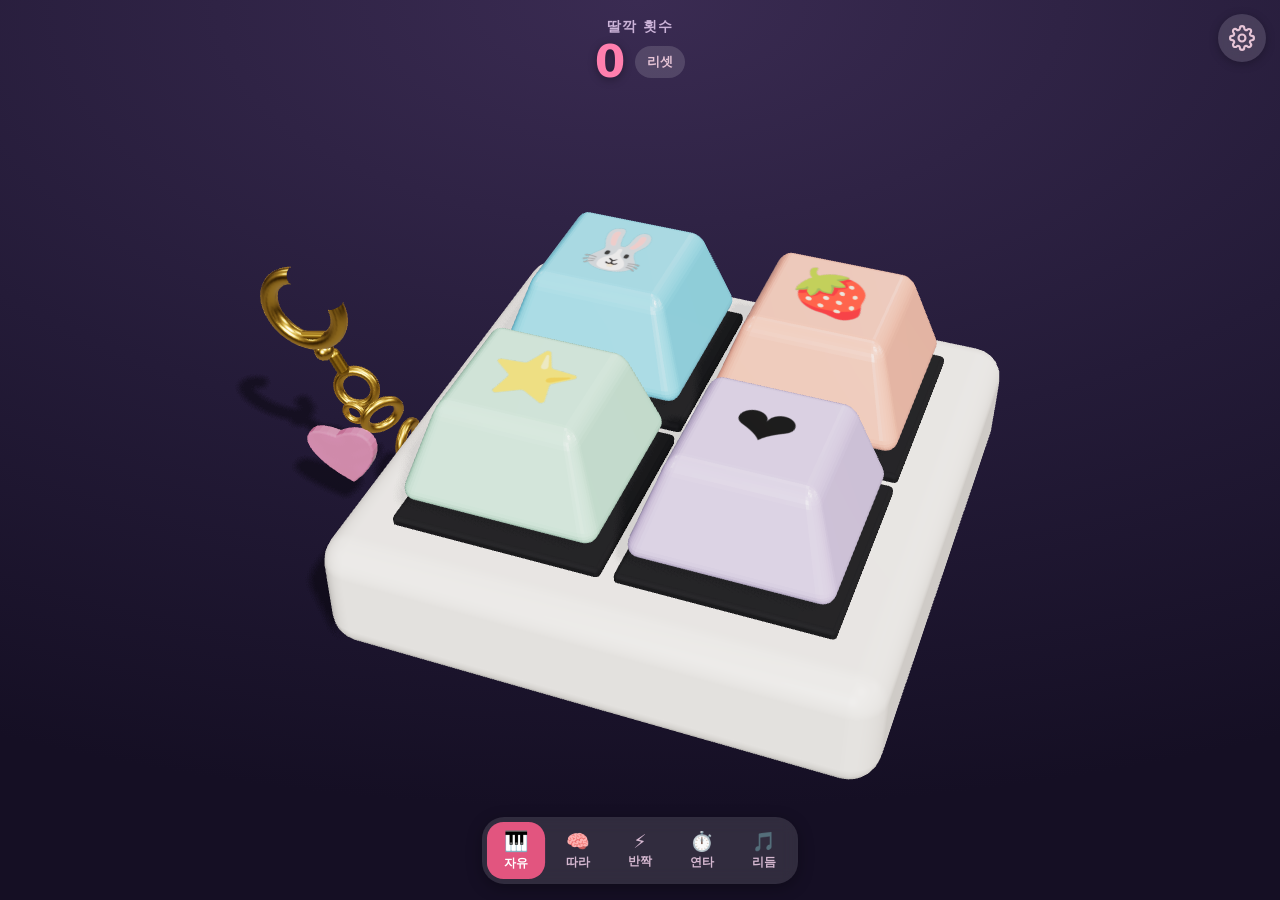
==== commit dceacbfe: "다크 테마 + LED 헤일로 강화, 연타 TOP5 랭킹, 원탭 리셋 - 배경을 어두운 보라 그라디언트로 변경 (LED 발광이 잘 보이도록) —   조명·바운스광·그림자·UI 색(카" ====
--- a/index.html
+++ b/index.html
@@ -3,7 +3,7 @@
 <head>
 <meta charset="utf-8">
 <meta name="viewport" content="width=device-width, initial-scale=1, viewport-fit=cover, user-scalable=no">
-<meta name="theme-color" content="#ffe3ec">
+<meta name="theme-color" content="#241b38">
 <title>키캡 키링 — 딸깍딸깍</title>
 <link rel="icon" href="favicon.svg" type="image/svg+xml">
 <link rel="manifest" href="manifest.webmanifest">
@@ -17,7 +17,7 @@
   <div class="counter-label">딸깍 횟수</div>
   <div class="counter-line">
     <div id="counter" class="counter" aria-live="polite">0</div>
-    <button id="resetBtn" class="reset-mini" aria-label="카운터 초기화">↺</button>
+    <button id="resetBtn" class="reset-mini" aria-label="카운터 초기화">리셋</button>
   </div>
 </div>
 
@@ -25,6 +25,7 @@
 <div id="gameHud" class="game-hud" hidden>
   <div id="hudBig"></div>
   <div id="hudSub"></div>
+  <div id="hudRank" class="hud-rank" hidden></div>
 </div>
 
 <!-- 키캡을 누르는 히트 영역 전체 (Three.js 캔버스) -->
--- a/css/base.css
+++ b/css/base.css
@@ -25,8 +25,8 @@
   -webkit-tap-highlight-color: transparent;
   font-family: "Pretendard", "Apple SD Gothic Neo", "Noto Sans KR", system-ui, sans-serif;
   background:
-    radial-gradient(120% 90% at 50% 0%, #fff1f4 0%, #ffdde7 55%, #f3cfe3 100%);
-  color: #5a3a4a;
+    radial-gradient(120% 90% at 50% 0%, #3a2b52 0%, #241b38 55%, #150f24 100%);
+  color: #f0dce8;
 }
 
 button {
--- a/css/ui.css
+++ b/css/ui.css
@@ -10,7 +10,7 @@
 .counter-label {
   font-size: 14px;
   font-weight: 600;
-  opacity: 0.55;
+  color: #cbb3d8;
   letter-spacing: 0.06em;
 }
 .counter-line {
@@ -23,27 +23,21 @@
   font-size: 44px;
   font-weight: 800;
   font-variant-numeric: tabular-nums;
-  color: #e2557f;
-  text-shadow: 0 2px 0 rgba(255, 255, 255, 0.6);
+  color: #ff7fae;
+  text-shadow: 0 2px 8px rgba(0, 0, 0, 0.35);
 }
 .reset-mini {
   pointer-events: auto;
-  min-width: 34px;
-  height: 34px;
-  padding: 0 8px;
-  border-radius: 17px;
-  background: rgba(255, 255, 255, 0.6);
-  color: #b06a88;
-  font-size: 19px;
-  font-weight: 700;
-  box-shadow: 0 1px 6px rgba(160, 90, 120, 0.15);
-  transition: background 120ms, color 120ms;
-}
-.reset-mini.confirm {
-  background: #d24a74;
-  color: #fff;
+  height: 32px;
+  padding: 0 12px;
+  border-radius: 16px;
+  background: rgba(255, 255, 255, 0.14);
+  color: #e6c4d6;
   font-size: 13px;
-}
+  font-weight: 700;
+  transition: background 120ms;
+}
+.reset-mini:active { background: rgba(255, 255, 255, 0.3); }
 .counter.pop { animation: pop 130ms ease-out; }
 @keyframes pop {
   0% { transform: scale(1); }
@@ -63,14 +57,29 @@
 #hudBig {
   font-size: 30px;
   font-weight: 800;
-  color: #8a4d68;
-  text-shadow: 0 2px 0 rgba(255, 255, 255, 0.6);
+  color: #ffeef6;
+  text-shadow: 0 2px 8px rgba(0, 0, 0, 0.4);
 }
 #hudSub {
   font-size: 14px;
   font-weight: 600;
-  color: #b06a88;
+  color: #cbb3d8;
   margin-top: 2px;
+}
+.hud-rank {
+  display: inline-block;
+  margin-top: 10px;
+  padding: 10px 22px;
+  border-radius: 16px;
+  background: rgba(255, 255, 255, 0.1);
+  backdrop-filter: blur(6px);
+  -webkit-backdrop-filter: blur(6px);
+  font-size: 16px;
+  font-weight: 700;
+  color: #ffeef6;
+  line-height: 1.7;
+  text-align: left;
+  font-variant-numeric: tabular-nums;
 }
 
 /* ── 게임 모드 바 ── */
@@ -83,10 +92,10 @@
   gap: 6px;
   padding: 6px;
   border-radius: 22px;
-  background: rgba(255, 255, 255, 0.55);
+  background: rgba(255, 255, 255, 0.12);
   backdrop-filter: blur(8px);
   -webkit-backdrop-filter: blur(8px);
-  box-shadow: 0 4px 16px rgba(160, 90, 120, 0.2);
+  box-shadow: 0 4px 16px rgba(0, 0, 0, 0.3);
   z-index: 20;
 }
 .mode-bar button {
@@ -99,7 +108,7 @@
   border-radius: 16px;
   font-size: 12px;
   font-weight: 700;
-  color: #a06580;
+  color: #d5b8d0;
   transition: background 120ms, color 120ms, transform 100ms;
 }
 .mode-bar button .mi { font-size: 19px; }
@@ -118,11 +127,11 @@
   border-radius: 50%;
   display: grid;
   place-items: center;
-  background: rgba(255, 255, 255, 0.55);
+  background: rgba(255, 255, 255, 0.14);
   backdrop-filter: blur(6px);
   -webkit-backdrop-filter: blur(6px);
-  box-shadow: 0 2px 10px rgba(160, 90, 120, 0.18);
-  color: #b06a88;
+  box-shadow: 0 2px 10px rgba(0, 0, 0, 0.25);
+  color: #e6c4d6;
   z-index: 20;
   transition: transform 120ms ease;
 }
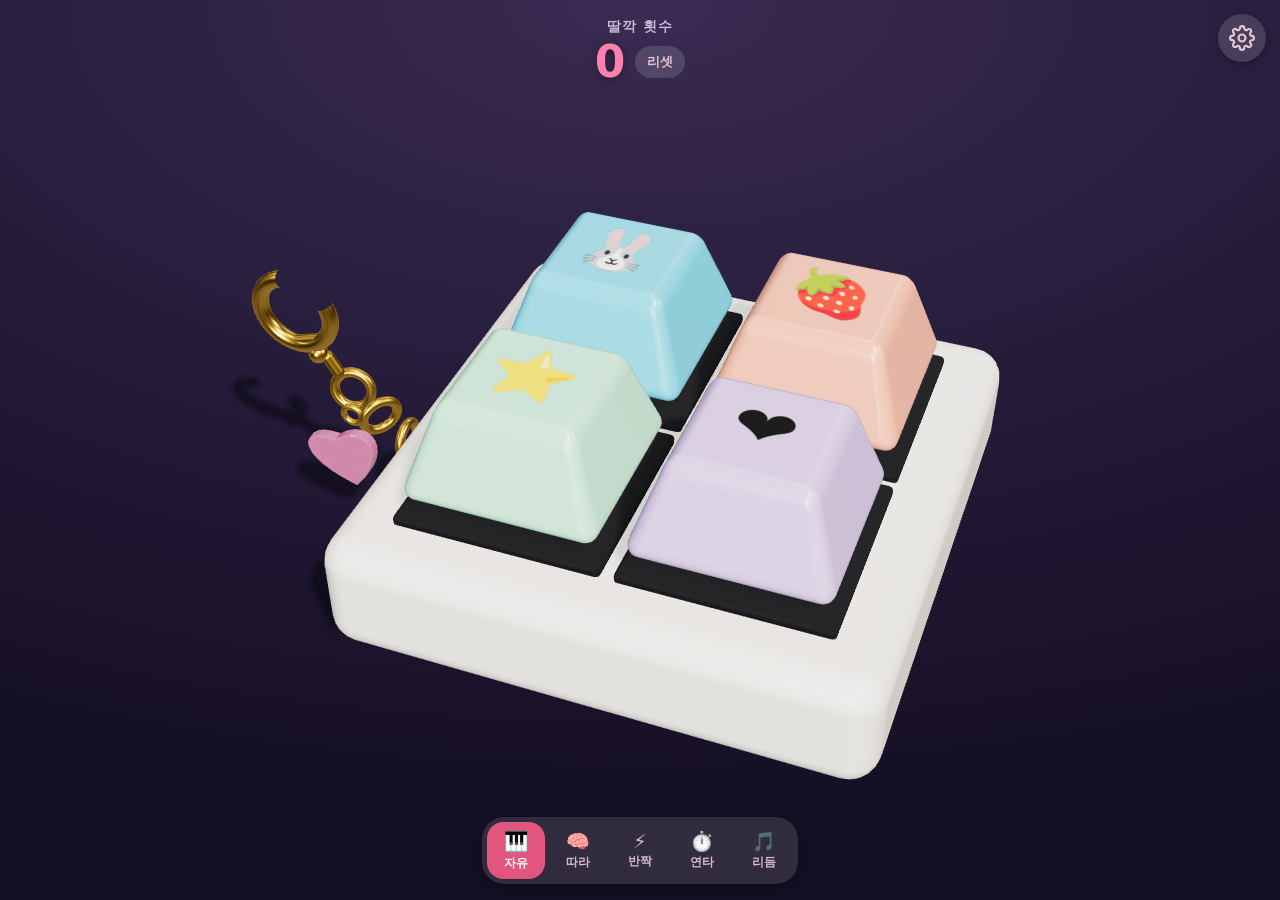
==== commit 1f1fe210: "따라 누르기 멈춤 버그 수정 + 게임 톤다운 + 연타 시작 버튼/상시 랭킹 핵심 버그 수정 — 뒷줄 키 오판정: - 키별 히트 박스가 너무 커서 앞줄 박스가 뒷줄 캡 중심을 가려," ====
--- a/index.html
+++ b/index.html
@@ -25,8 +25,10 @@
 <div id="gameHud" class="game-hud" hidden>
   <div id="hudBig"></div>
   <div id="hudSub"></div>
-  <div id="hudRank" class="hud-rank" hidden></div>
+  <button id="startBtn" class="start-btn" hidden>▶ 시작!</button>
 </div>
+<!-- 연타 랭킹 (연타 모드 동안 화면 오른쪽에 상시 표시) -->
+<aside id="hudRank" class="hud-rank" hidden></aside>
 
 <!-- 키캡을 누르는 히트 영역 전체 (Three.js 캔버스) -->
 <main id="stage" aria-label="키캡 키링 장난감">
--- a/css/base.css
+++ b/css/base.css
@@ -39,3 +39,17 @@
 }
 
 input { font: inherit; }
+
+/* 게임 톤다운: 배경도 함께 어두워짐 (캔버스 뒤 오버레이) */
+body::before {
+  content: "";
+  position: fixed;
+  inset: 0;
+  background: #0b0715;
+  opacity: 0;
+  transition: opacity 450ms ease;
+  pointer-events: none;
+  z-index: 0;
+}
+body.game-dim::before { opacity: 0.55; }
+#stage { z-index: 1; }
--- a/css/ui.css
+++ b/css/ui.css
@@ -55,7 +55,7 @@
   z-index: 5;
 }
 #hudBig {
-  font-size: 30px;
+  font-size: 25px;
   font-weight: 800;
   color: #ffeef6;
   text-shadow: 0 2px 8px rgba(0, 0, 0, 0.4);
@@ -66,20 +66,45 @@
   color: #cbb3d8;
   margin-top: 2px;
 }
+.start-btn {
+  pointer-events: auto;
+  margin-top: 14px;
+  padding: 13px 36px;
+  border-radius: 26px;
+  background: #e2557f;
+  color: #fff;
+  font-size: 19px;
+  font-weight: 800;
+  box-shadow: 0 4px 16px rgba(226, 85, 127, 0.5);
+  transition: transform 100ms;
+}
+.start-btn:active { transform: scale(0.94); }
+
+/* 연타 랭킹: 화면 오른쪽 가장자리에 상시 표시 (장난감을 가리지 않게 작게) */
 .hud-rank {
-  display: inline-block;
-  margin-top: 10px;
-  padding: 10px 22px;
-  border-radius: 16px;
+  position: fixed;
+  right: 8px;
+  top: 31%;
+  z-index: 6;
+  padding: 9px 12px;
+  border-radius: 14px;
   background: rgba(255, 255, 255, 0.1);
   backdrop-filter: blur(6px);
   -webkit-backdrop-filter: blur(6px);
-  font-size: 16px;
+  font-size: 13px;
   font-weight: 700;
   color: #ffeef6;
-  line-height: 1.7;
+  line-height: 1.75;
   text-align: left;
   font-variant-numeric: tabular-nums;
+  pointer-events: none;
+}
+.hud-rank b {
+  display: block;
+  font-size: 11px;
+  color: #cbb3d8;
+  letter-spacing: 0.05em;
+  margin-bottom: 2px;
 }
 
 /* ── 게임 모드 바 ── */
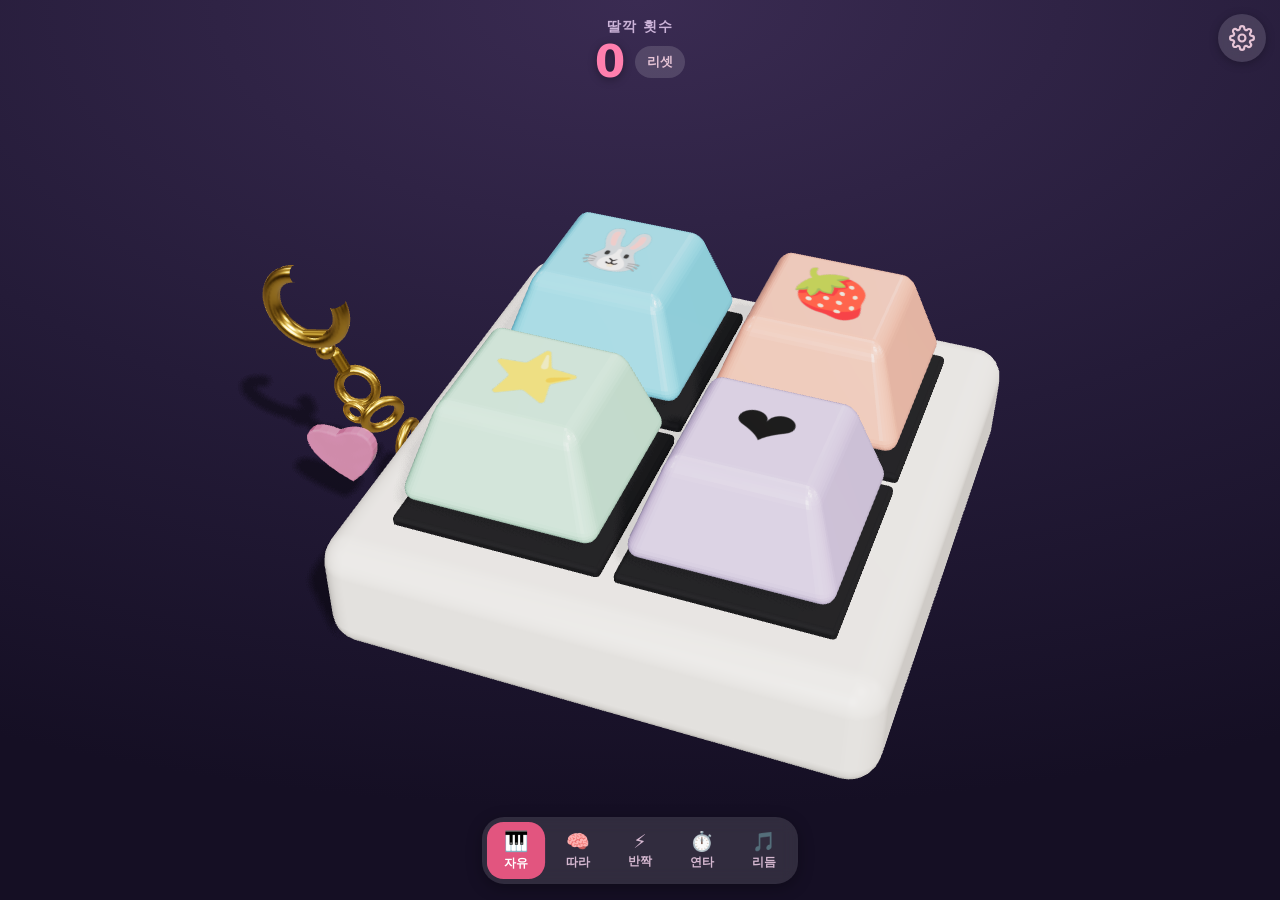
==== commit a92d2334: "Play Store 출시 준비: PWA 규격화 (아이콘·매니페스트·개인정보처리방침·스크린샷) - PNG 아이콘 생성: 192, 512, 마스커블 512 (다크 배경 위 키캡+키링)" ====
--- a/index.html
+++ b/index.html
@@ -6,6 +6,7 @@
 <meta name="theme-color" content="#241b38">
 <title>키캡 키링 — 딸깍딸깍</title>
 <link rel="icon" href="favicon.svg" type="image/svg+xml">
+<link rel="apple-touch-icon" href="icons/icon-192.png">
 <link rel="manifest" href="manifest.webmanifest">
 <link rel="stylesheet" href="css/base.css">
 <link rel="stylesheet" href="css/keycap.css">
